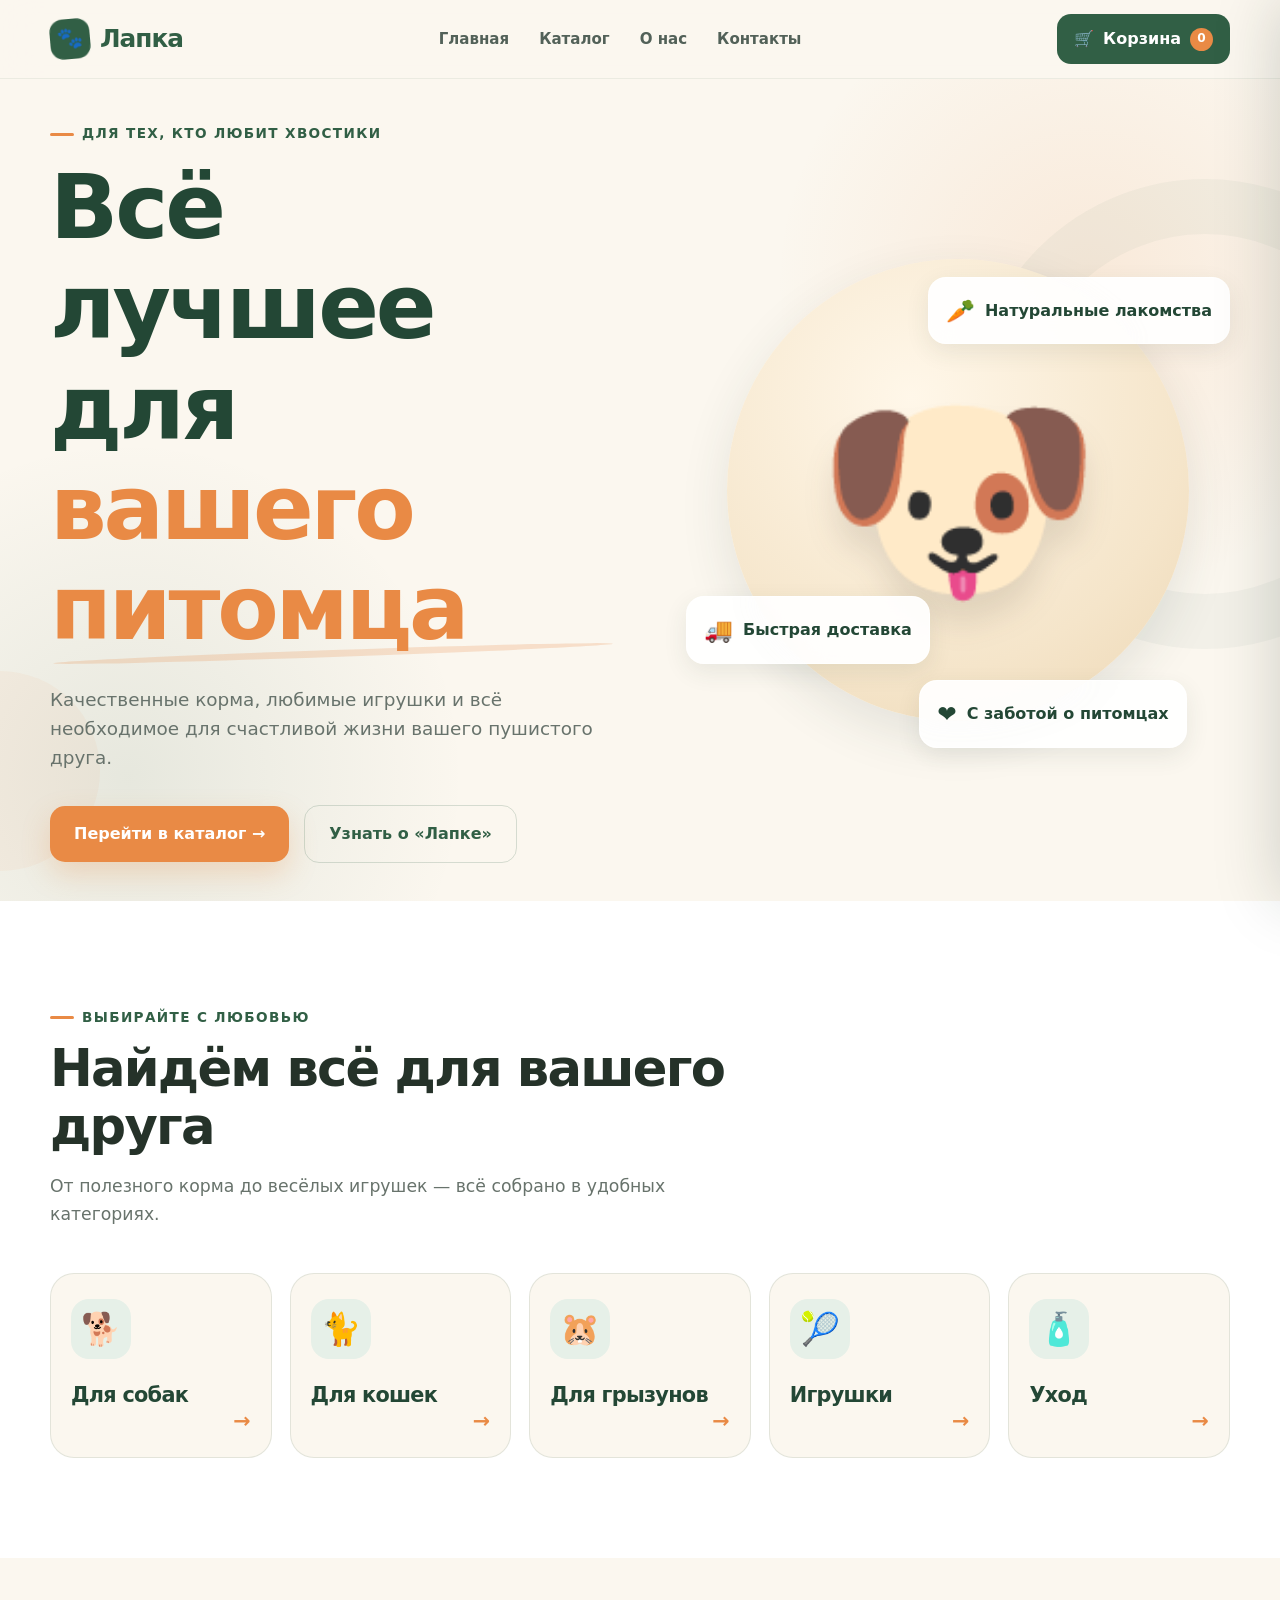
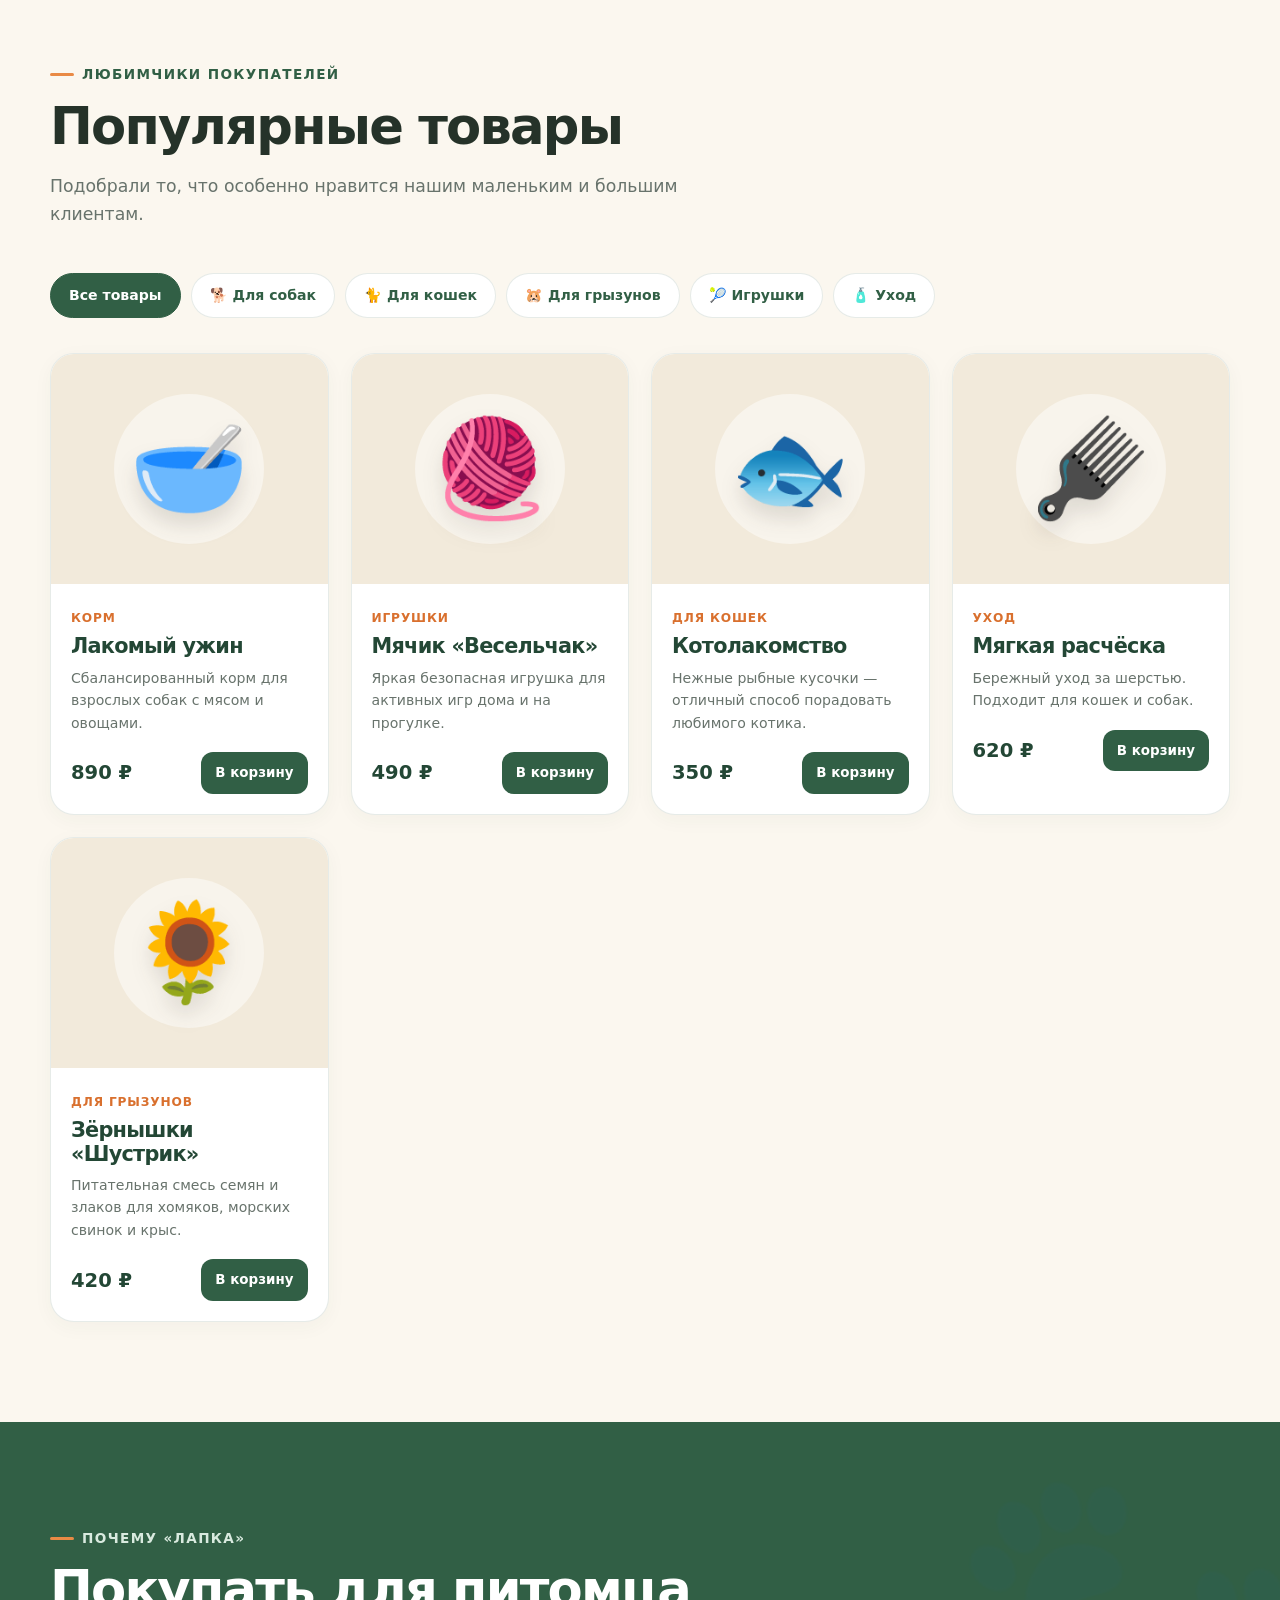
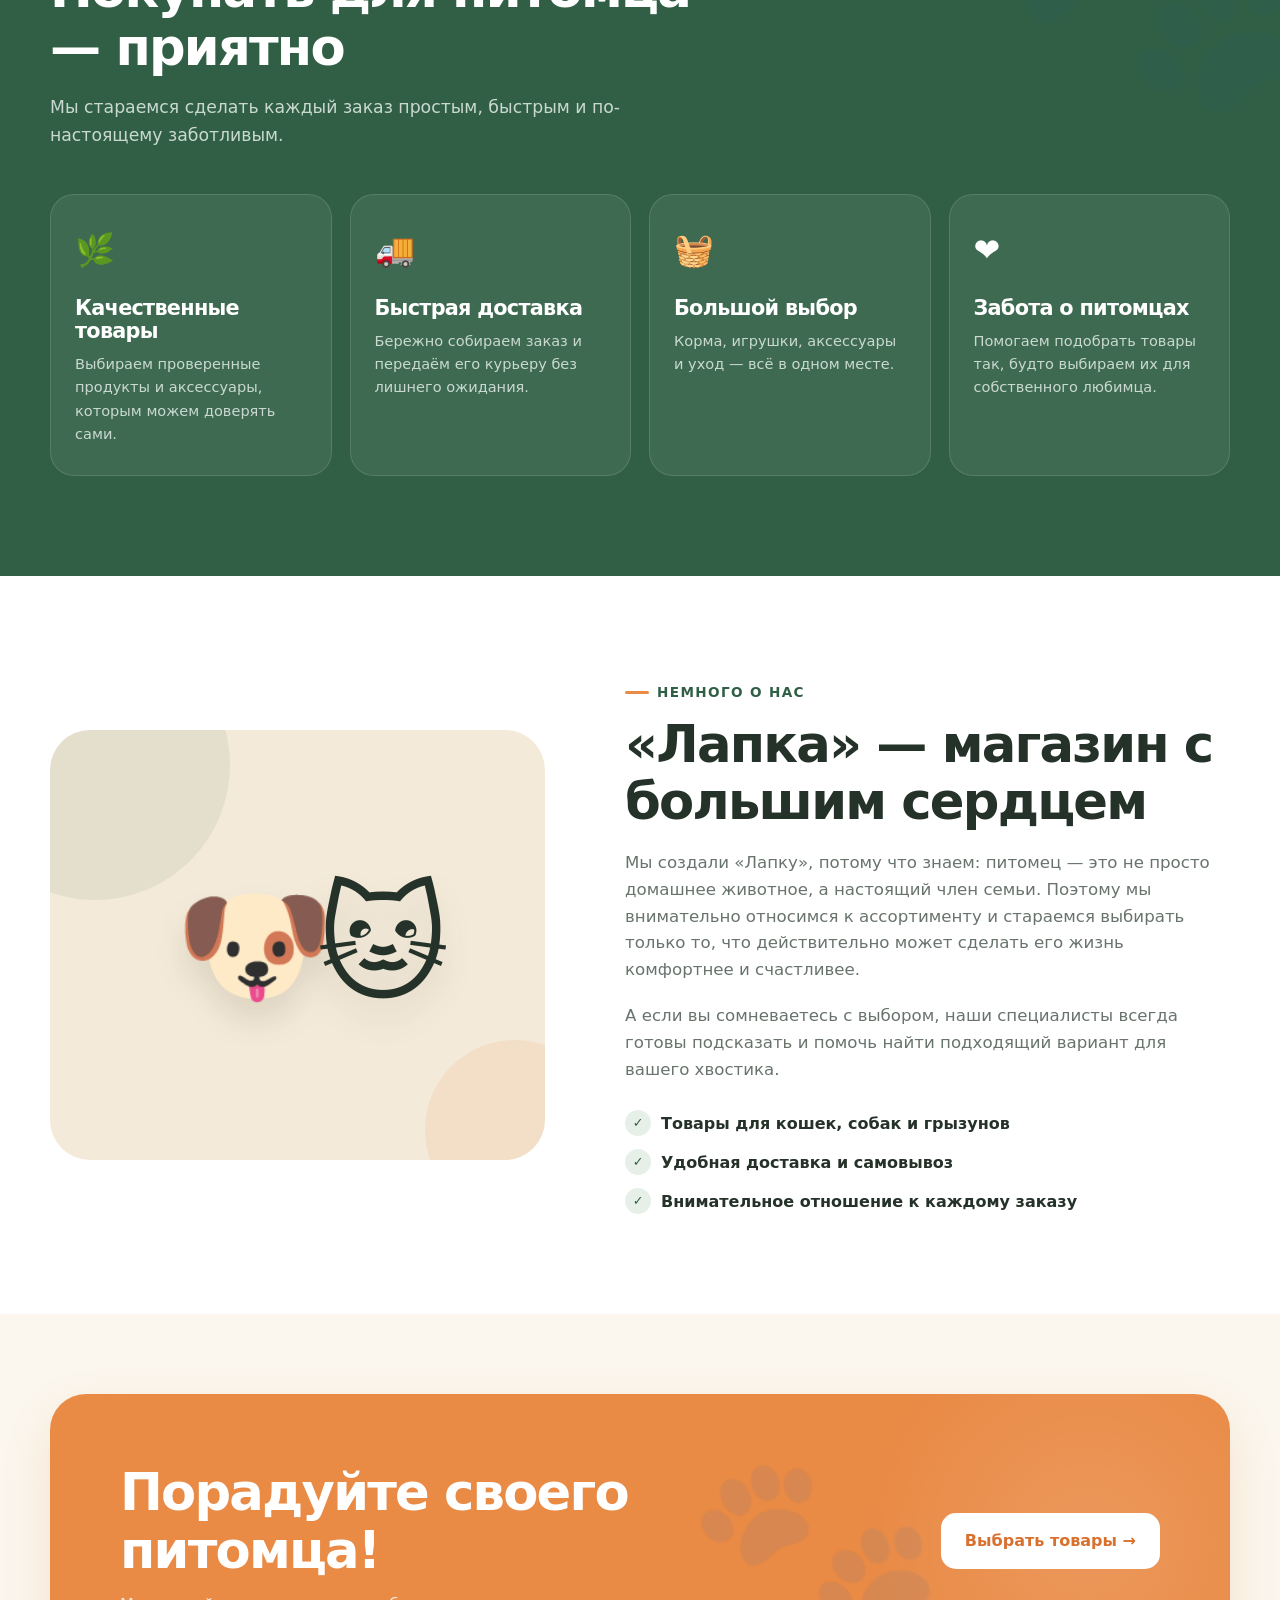
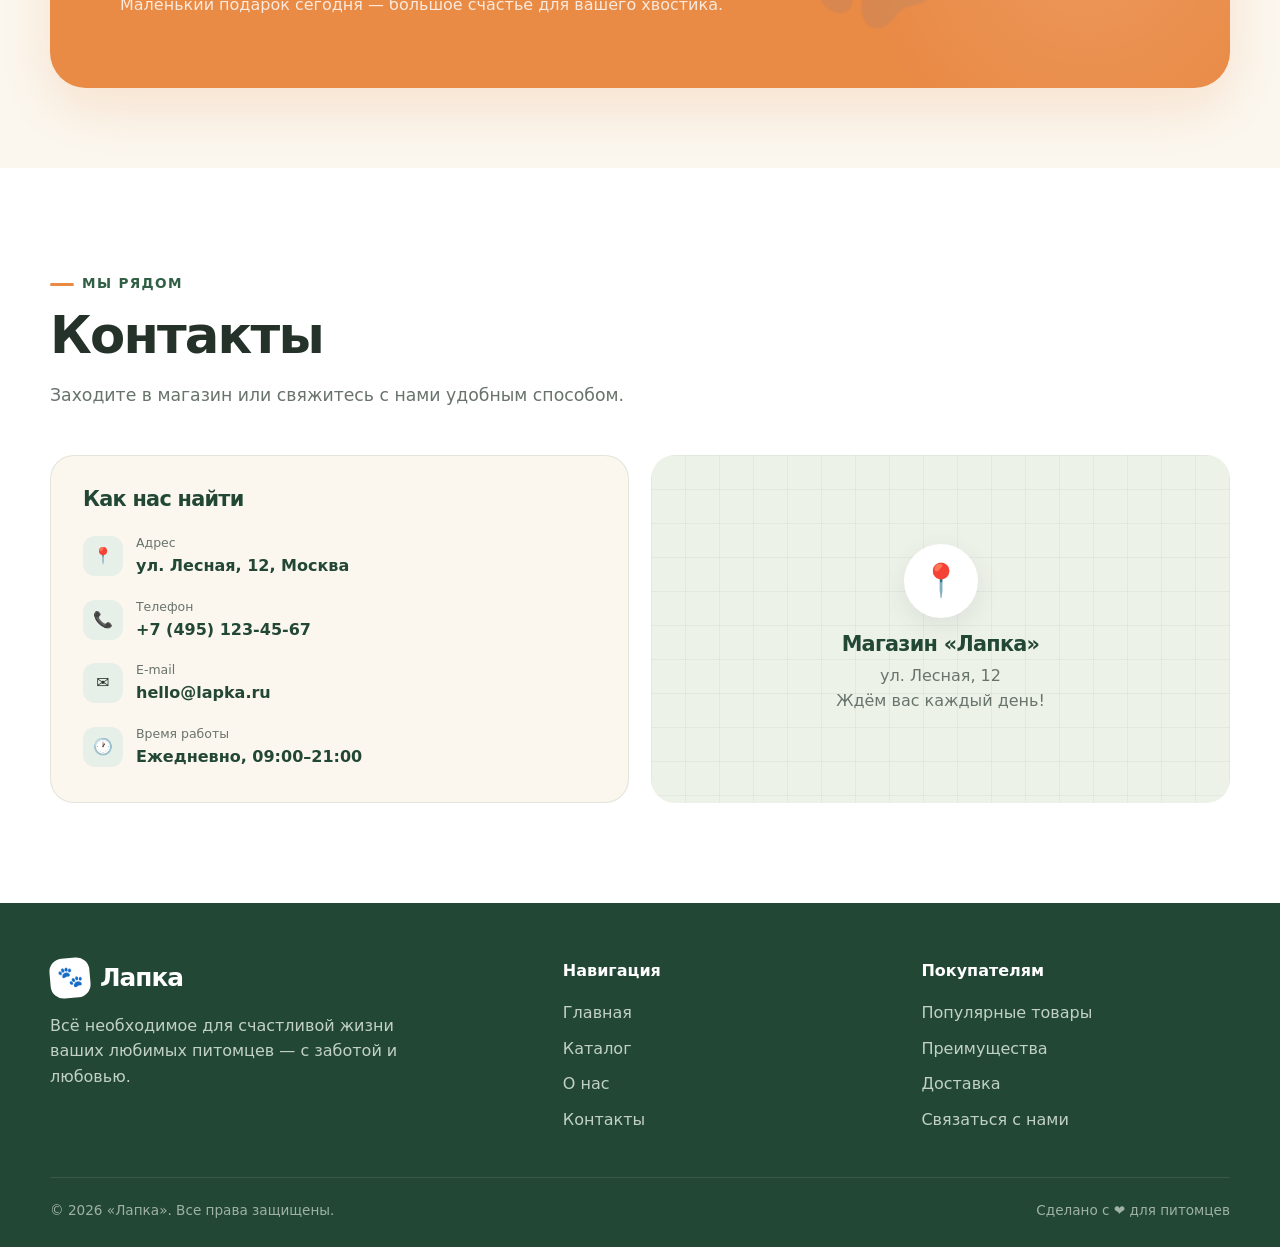
==== index.html @ 5ea4247c "Добавлены файлы проекта" ====
<!DOCTYPE html>
<html lang="ru">
<head>
  <meta charset="UTF-8" />
  <meta name="viewport" content="width=device-width, initial-scale=1.0" />
  <meta
    name="description"
    content="Лапка — современный зоомагазин. Корма, игрушки, аксессуары и товары для ухода за питомцами."
  />
  <title>Лапка — всё лучшее для вашего питомца</title>

  <style>
    :root {
      --green: #315f45;
      --green-dark: #234735;
      --green-light: #e6f0e8;
      --cream: #fbf7ef;
      --beige: #f3ead9;
      --orange: #e98a45;
      --orange-dark: #d9702e;
      --brown: #604d3d;
      --text: #253229;
      --muted: #68736c;
      --white: #ffffff;
      --border: rgba(49, 95, 69, 0.12);
      --shadow: 0 18px 50px rgba(45, 66, 53, 0.11);
      --shadow-small: 0 8px 25px rgba(45, 66, 53, 0.09);
      --radius: 24px;
      --radius-small: 16px;
      --container: 1180px;
    }

    * {
      box-sizing: border-box;
      margin: 0;
      padding: 0;
    }

    html {
      scroll-behavior: smooth;
      scroll-padding-top: 90px;
    }

    body {
      font-family:
        Inter, ui-sans-serif, system-ui, -apple-system, BlinkMacSystemFont,
        "Segoe UI", sans-serif;
      color: var(--text);
      background: var(--cream);
      line-height: 1.6;
      overflow-x: hidden;
    }

    button,
    a {
      font: inherit;
    }

    button {
      cursor: pointer;
    }

    a {
      color: inherit;
      text-decoration: none;
    }

    img {
      max-width: 100%;
      display: block;
    }

    .container {
      width: min(calc(100% - 40px), var(--container));
      margin: 0 auto;
    }

    .section {
      padding: 100px 0;
    }

    .section-heading {
      max-width: 680px;
      margin-bottom: 45px;
    }

    .eyebrow {
      display: inline-flex;
      align-items: center;
      gap: 8px;
      color: var(--green);
      font-size: 0.85rem;
      font-weight: 800;
      letter-spacing: 0.1em;
      text-transform: uppercase;
      margin-bottom: 12px;
    }

    .eyebrow::before {
      content: "";
      width: 24px;
      height: 3px;
      border-radius: 10px;
      background: var(--orange);
    }

    h1,
    h2,
    h3 {
      line-height: 1.12;
      letter-spacing: -0.035em;
    }

    h1 {
      font-size: clamp(3rem, 7vw, 5.9rem);
      font-weight: 850;
    }

    h2 {
      font-size: clamp(2.2rem, 4vw, 3.6rem);
    }

    h3 {
      font-size: 1.3rem;
    }

    .section-heading p {
      color: var(--muted);
      margin-top: 18px;
      font-size: 1.08rem;
    }

    /* ---------------- HEADER ---------------- */

    header {
      position: sticky;
      top: 0;
      z-index: 1000;
      background: rgba(251, 247, 239, 0.9);
      backdrop-filter: blur(18px);
      border-bottom: 1px solid rgba(49, 95, 69, 0.08);
    }

    .navbar {
      min-height: 78px;
      display: flex;
      align-items: center;
      justify-content: space-between;
      gap: 30px;
    }

    .logo {
      display: inline-flex;
      align-items: center;
      gap: 10px;
      color: var(--green);
      font-weight: 900;
      font-size: 1.55rem;
      letter-spacing: -0.04em;
    }

    .logo-icon {
      width: 40px;
      height: 40px;
      display: grid;
      place-items: center;
      background: var(--green);
      color: white;
      border-radius: 13px;
      transform: rotate(-5deg);
      font-size: 1.3rem;
    }

    nav ul {
      display: flex;
      align-items: center;
      gap: 30px;
      list-style: none;
    }

    nav a {
      color: #526158;
      font-size: 0.94rem;
      font-weight: 700;
      transition: color 0.25s ease;
    }

    nav a:hover {
      color: var(--green);
    }

    .cart-button {
      border: 0;
      background: var(--green);
      color: var(--white);
      padding: 12px 17px;
      border-radius: 14px;
      display: inline-flex;
      align-items: center;
      gap: 9px;
      font-weight: 800;
      transition:
        transform 0.25s ease,
        background 0.25s ease;
    }

    .cart-button:hover {
      background: var(--green-dark);
      transform: translateY(-2px);
    }

    .cart-count {
      min-width: 23px;
      height: 23px;
      padding: 0 6px;
      display: grid;
      place-items: center;
      background: var(--orange);
      border-radius: 50px;
      font-size: 0.76rem;
    }

    .menu-toggle {
      display: none;
      width: 44px;
      height: 44px;
      border: 0;
      border-radius: 12px;
      background: var(--green-light);
      color: var(--green);
      font-size: 1.4rem;
    }

    /* ---------------- HERO ---------------- */

    .hero {
      min-height: calc(100vh - 78px);
      display: flex;
      align-items: center;
      position: relative;
      overflow: hidden;
      background:
        radial-gradient(circle at 85% 25%, rgba(233, 138, 69, 0.13), transparent 25%),
        radial-gradient(circle at 10% 85%, rgba(49, 95, 69, 0.1), transparent 25%),
        var(--cream);
    }

    .hero::before,
    .hero::after {
      content: "";
      position: absolute;
      border-radius: 50%;
      pointer-events: none;
    }

    .hero::before {
      width: 360px;
      height: 360px;
      right: -160px;
      top: 100px;
      border: 55px solid rgba(49, 95, 69, 0.045);
    }

    .hero::after {
      width: 200px;
      height: 200px;
      left: -100px;
      bottom: 30px;
      background: rgba(233, 138, 69, 0.06);
    }

    .hero-grid {
      display: grid;
      grid-template-columns: 1.02fr 0.98fr;
      gap: 70px;
      align-items: center;
      position: relative;
      z-index: 1;
    }

    .hero-copy {
      animation: fadeUp 0.8s ease both;
    }

    .hero-copy h1 {
      max-width: 730px;
      color: var(--green-dark);
    }

    .hero-copy h1 span {
      color: var(--orange);
      position: relative;
      display: inline-block;
    }

    .hero-copy h1 span::after {
      content: "";
      position: absolute;
      left: 3px;
      right: 3px;
      bottom: 2px;
      height: 7px;
      border-radius: 50%;
      background: rgba(233, 138, 69, 0.22);
      transform: rotate(-2deg);
      z-index: -1;
    }

    .hero-copy p {
      max-width: 600px;
      margin: 26px 0 32px;
      color: var(--muted);
      font-size: 1.15rem;
    }

    .hero-actions {
      display: flex;
      align-items: center;
      gap: 15px;
      flex-wrap: wrap;
    }

    .btn {
      border: 0;
      border-radius: 15px;
      padding: 15px 24px;
      font-weight: 800;
      display: inline-flex;
      align-items: center;
      justify-content: center;
      gap: 9px;
      transition:
        transform 0.25s ease,
        box-shadow 0.25s ease,
        background 0.25s ease;
    }

    .btn-primary {
      color: white;
      background: var(--orange);
      box-shadow: 0 12px 28px rgba(233, 138, 69, 0.25);
    }

    .btn-primary:hover {
      background: var(--orange-dark);
      transform: translateY(-3px);
      box-shadow: 0 16px 35px rgba(233, 138, 69, 0.3);
    }

    .btn-secondary {
      color: var(--green);
      background: transparent;
      border: 1px solid rgba(49, 95, 69, 0.18);
    }

    .btn-secondary:hover {
      background: var(--green-light);
      transform: translateY(-3px);
    }

    .hero-visual {
      position: relative;
      min-height: 560px;
      display: grid;
      place-items: center;
      animation: fadeIn 1s 0.15s ease both;
    }

    .hero-circle {
      width: min(480px, 85%);
      aspect-ratio: 1;
      border-radius: 50%;
      background:
        radial-gradient(circle at 40% 30%, #fff7e9 0%, #f5e5ca 65%, #ecd6b3 100%);
      position: relative;
      box-shadow: var(--shadow);
    }

    .pet {
      position: absolute;
      inset: 8% 12% 5%;
      display: flex;
      align-items: center;
      justify-content: center;
      font-size: clamp(10rem, 18vw, 16rem);
      filter: drop-shadow(0 25px 15px rgba(62, 48, 35, 0.12));
      animation: float 5s ease-in-out infinite;
    }

    .floating-card {
      position: absolute;
      background: rgba(255, 255, 255, 0.93);
      border: 1px solid rgba(255, 255, 255, 0.8);
      box-shadow: var(--shadow-small);
      backdrop-filter: blur(12px);
      border-radius: 18px;
      padding: 14px 17px;
      display: flex;
      align-items: center;
      gap: 10px;
      font-weight: 800;
      color: var(--green-dark);
      animation: floatSmall 4s ease-in-out infinite;
    }

    .floating-card span {
      font-size: 1.45rem;
    }

    .floating-card.one {
      top: 12%;
      right: 0;
    }

    .floating-card.two {
      left: 0;
      bottom: 19%;
      animation-delay: 0.8s;
    }

    .floating-card.three {
      right: 8%;
      bottom: 4%;
      animation-delay: 1.5s;
    }

    /* ---------------- CATEGORIES ---------------- */

    .categories {
      background: var(--white);
    }

    .category-grid {
      display: grid;
      grid-template-columns: repeat(5, 1fr);
      gap: 18px;
    }

    .category-card {
      position: relative;
      min-height: 185px;
      overflow: hidden;
      padding: 25px 20px;
      border-radius: var(--radius);
      background: var(--cream);
      border: 1px solid var(--border);
      transition:
        transform 0.3s ease,
        box-shadow 0.3s ease;
    }

    .category-card:hover {
      transform: translateY(-7px);
      box-shadow: var(--shadow-small);
    }

    .category-icon {
      width: 60px;
      height: 60px;
      display: grid;
      place-items: center;
      background: var(--green-light);
      border-radius: 18px;
      font-size: 2rem;
      margin-bottom: 25px;
    }

    .category-card h3 {
      color: var(--green-dark);
    }

    .category-card::after {
      content: "→";
      position: absolute;
      right: 20px;
      bottom: 19px;
      color: var(--orange);
      font-size: 1.3rem;
      font-weight: 900;
    }

    /* ---------------- PRODUCTS ---------------- */

    .products {
      background: var(--cream);
    }

    .product-grid {
      display: grid;
      grid-template-columns: repeat(4, 1fr);
      gap: 22px;
    }

    .product-card {
      overflow: hidden;
      border-radius: var(--radius);
      background: var(--white);
      border: 1px solid var(--border);
      box-shadow: 0 5px 20px rgba(45, 66, 53, 0.04);
      transition:
        transform 0.3s ease,
        box-shadow 0.3s ease;
    }

    .product-card:hover {
      transform: translateY(-7px);
      box-shadow: var(--shadow);
    }

    .product-image {
      min-height: 230px;
      background: #f2eadb;
      display: grid;
      place-items: center;
      position: relative;
      overflow: hidden;
    }

    .product-image::after {
      content: "";
      position: absolute;
      width: 150px;
      height: 150px;
      border-radius: 50%;
      background: rgba(255, 255, 255, 0.45);
    }

    .product-emoji {
      position: relative;
      z-index: 2;
      font-size: 6rem;
      filter: drop-shadow(0 12px 10px rgba(50, 40, 30, 0.13));
      transition: transform 0.35s ease;
    }

    .product-card:hover .product-emoji {
      transform: scale(1.08) rotate(-3deg);
    }

    .product-body {
      padding: 20px;
    }

    .product-category {
      color: var(--orange-dark);
      font-size: 0.76rem;
      font-weight: 800;
      text-transform: uppercase;
      letter-spacing: 0.07em;
    }

    .product-body h3 {
      margin: 6px 0 8px;
      color: var(--green-dark);
    }

    .product-body p {
      color: var(--muted);
      font-size: 0.88rem;
      min-height: 45px;
    }

    .product-footer {
      display: flex;
      align-items: center;
      justify-content: space-between;
      gap: 10px;
      margin-top: 18px;
    }

    .price {
      color: var(--green-dark);
      font-size: 1.22rem;
      font-weight: 900;
      white-space: nowrap;
    }

    .add-to-cart {
      border: 0;
      color: white;
      background: var(--green);
      border-radius: 12px;
      padding: 10px 14px;
      font-size: 0.84rem;
      font-weight: 800;
      transition:
        background 0.2s ease,
        transform 0.2s ease;
    }

    .add-to-cart:hover {
      background: var(--green-dark);
      transform: translateY(-2px);
    }

    .add-to-cart.added {
      background: var(--orange);
    }

    /* ---------------- BENEFITS ---------------- */

    .benefits {
      background: var(--green);
      color: white;
      position: relative;
      overflow: hidden;
    }

    .benefits::before {
      content: "🐾";
      position: absolute;
      font-size: 17rem;
      opacity: 0.04;
      right: -20px;
      top: -50px;
      transform: rotate(-15deg);
    }

    .benefits .eyebrow {
      color: #d9eadf;
    }

    .benefits h2 {
      color: white;
    }

    .benefits .section-heading p {
      color: #c9d9cf;
    }

    .benefits-grid {
      display: grid;
      grid-template-columns: repeat(4, 1fr);
      gap: 18px;
      position: relative;
      z-index: 1;
    }

    .benefit {
      padding: 30px 24px;
      border: 1px solid rgba(255, 255, 255, 0.12);
      background: rgba(255, 255, 255, 0.07);
      border-radius: var(--radius);
      transition:
        background 0.25s ease,
        transform 0.25s ease;
    }

    .benefit:hover {
      background: rgba(255, 255, 255, 0.11);
      transform: translateY(-5px);
    }

    .benefit-icon {
      font-size: 2rem;
      margin-bottom: 20px;
    }

    .benefit h3 {
      margin-bottom: 9px;
    }

    .benefit p {
      color: #c9d9cf;
      font-size: 0.91rem;
    }

    /* ---------------- ABOUT ---------------- */

    .about {
      background: var(--white);
    }

    .about-grid {
      display: grid;
      grid-template-columns: 0.9fr 1.1fr;
      gap: 80px;
      align-items: center;
    }

    .about-visual {
      min-height: 430px;
      background: var(--beige);
      border-radius: 40px;
      position: relative;
      overflow: hidden;
      display: grid;
      place-items: center;
    }

    .about-visual::before,
    .about-visual::after {
      content: "";
      position: absolute;
      border-radius: 50%;
      background: rgba(49, 95, 69, 0.08);
    }

    .about-visual::before {
      width: 270px;
      height: 270px;
      top: -100px;
      left: -90px;
    }

    .about-visual::after {
      width: 180px;
      height: 180px;
      right: -60px;
      bottom: -60px;
      background: rgba(233, 138, 69, 0.12);
    }

    .about-pets {
      position: relative;
      z-index: 2;
      font-size: 8rem;
      letter-spacing: -30px;
      filter: drop-shadow(0 20px 15px rgba(70, 55, 35, 0.12));
    }

    .about-copy p {
      color: var(--muted);
      font-size: 1.04rem;
      margin-top: 20px;
    }

    .about-list {
      display: grid;
      gap: 13px;
      margin-top: 27px;
      list-style: none;
    }

    .about-list li {
      display: flex;
      gap: 10px;
      align-items: center;
      font-weight: 700;
    }

    .about-list span {
      width: 26px;
      height: 26px;
      display: grid;
      place-items: center;
      border-radius: 50%;
      color: var(--green);
      background: var(--green-light);
      font-size: 0.8rem;
      flex: 0 0 auto;
    }

    /* ---------------- CTA ---------------- */

    .cta {
      padding: 80px 0;
      background: var(--cream);
    }

    .cta-box {
      border-radius: 36px;
      padding: 70px;
      position: relative;
      overflow: hidden;
      background:
        radial-gradient(circle at 88% 50%, rgba(255,255,255,0.12), transparent 22%),
        var(--orange);
      color: white;
      display: flex;
      justify-content: space-between;
      align-items: center;
      gap: 40px;
      box-shadow: 0 20px 55px rgba(233, 138, 69, 0.2);
    }

    .cta-box::after {
      content: "🐾";
      position: absolute;
      font-size: 12rem;
      right: 25%;
      opacity: 0.08;
      transform: rotate(-15deg);
    }

    .cta-box h2 {
      max-width: 650px;
      position: relative;
      z-index: 1;
    }

    .cta-box p {
      margin-top: 13px;
      color: rgba(255, 255, 255, 0.82);
      position: relative;
      z-index: 1;
    }

    .cta-box .btn {
      flex: 0 0 auto;
      position: relative;
      z-index: 2;
      background: white;
      color: var(--orange-dark);
    }

    .cta-box .btn:hover {
      background: #fff8ef;
    }

    /* ---------------- CONTACTS ---------------- */

    .contacts {
      background: var(--white);
    }

    .contacts-grid {
      display: grid;
      grid-template-columns: 1fr 1fr;
      gap: 22px;
    }

    .contact-card {
      padding: 32px;
      border-radius: var(--radius);
      background: var(--cream);
      border: 1px solid var(--border);
    }

    .contact-card h3 {
      margin-bottom: 22px;
      color: var(--green-dark);
    }

    .contact-list {
      display: grid;
      gap: 18px;
      list-style: none;
    }

    .contact-list li {
      display: grid;
      grid-template-columns: 40px 1fr;
      align-items: center;
      gap: 13px;
    }

    .contact-icon {
      width: 40px;
      height: 40px;
      display: grid;
      place-items: center;
      border-radius: 12px;
      background: var(--green-light);
    }

    .contact-label {
      color: var(--muted);
      font-size: 0.78rem;
      display: block;
    }

    .contact-value {
      font-weight: 750;
      color: var(--green-dark);
    }

    .map-placeholder {
      min-height: 100%;
      border-radius: var(--radius);
      padding: 30px;
      background:
        linear-gradient(rgba(49,95,69,0.06) 1px, transparent 1px),
        linear-gradient(90deg, rgba(49,95,69,0.06) 1px, transparent 1px),
        #edf2e9;
      background-size: 34px 34px;
      display: grid;
      place-items: center;
      text-align: center;
    }

    .map-pin {
      width: 74px;
      height: 74px;
      border-radius: 50%;
      display: grid;
      place-items: center;
      background: white;
      box-shadow: var(--shadow-small);
      font-size: 2rem;
      margin: 0 auto 15px;
    }

    .map-placeholder h3 {
      color: var(--green-dark);
    }

    .map-placeholder p {
      color: var(--muted);
      margin-top: 7px;
    }

    /* ---------------- FOOTER ---------------- */

    footer {
      padding: 55px 0 25px;
      background: var(--green-dark);
      color: white;
    }

    .footer-grid {
      display: grid;
      grid-template-columns: 1.5fr 1fr 1fr;
      gap: 50px;
      padding-bottom: 45px;
    }

    footer .logo {
      color: white;
      margin-bottom: 15px;
    }

    footer .logo-icon {
      background: white;
      color: var(--green);
    }

    .footer-about {
      color: #c2d1c7;
      max-width: 390px;
    }

    .footer-title {
      font-weight: 800;
      margin-bottom: 17px;
    }

    .footer-links {
      display: grid;
      gap: 10px;
      list-style: none;
    }

    .footer-links a {
      color: #c2d1c7;
      transition: color 0.2s ease;
    }

    .footer-links a:hover {
      color: white;
    }

    .footer-bottom {
      border-top: 1px solid rgba(255,255,255,0.1);
      padding-top: 22px;
      display: flex;
      justify-content: space-between;
      gap: 20px;
      color: #9eb1a4;
      font-size: 0.85rem;
    }

    /* ---------------- CART ---------------- */

    .cart-toast {
      position: fixed;
      right: 25px;
      bottom: 25px;
      z-index: 2000;
      max-width: 340px;
      padding: 16px 20px;
      border-radius: 16px;
      background: var(--green-dark);
      color: white;
      box-shadow: 0 15px 45px rgba(20, 40, 28, 0.25);
      display: flex;
      align-items: center;
      gap: 12px;
      transform: translateY(140px);
      opacity: 0;
      pointer-events: none;
      transition:
        transform 0.35s ease,
        opacity 0.35s ease;
    }

    .cart-toast.show {
      transform: translateY(0);
      opacity: 1;
    }

    .toast-icon {
      width: 35px;
      height: 35px;
      border-radius: 10px;
      background: var(--orange);
      display: grid;
      place-items: center;
      flex: 0 0 auto;
    }

    /* ---------------- CART DRAWER ---------------- */

    body.cart-open {
      overflow: hidden;
    }

    .cart-overlay {
      position: fixed;
      inset: 0;
      z-index: 1500;
      background: rgba(24, 38, 30, 0.45);
      backdrop-filter: blur(3px);
      opacity: 0;
      pointer-events: none;
      transition: opacity 0.3s ease;
    }

    .cart-overlay.show {
      opacity: 1;
      pointer-events: auto;
    }

    .cart-drawer {
      position: fixed;
      top: 0;
      right: 0;
      z-index: 1600;
      width: min(430px, 100%);
      height: 100dvh;
      background: var(--cream);
      box-shadow: -25px 0 60px rgba(20, 40, 28, 0.18);
      display: flex;
      flex-direction: column;
      transform: translateX(105%);
      transition: transform 0.35s cubic-bezier(0.22, 1, 0.36, 1);
    }

    .cart-drawer.open {
      transform: translateX(0);
    }

    .cart-header {
      display: flex;
      align-items: center;
      justify-content: space-between;
      padding: 22px 24px;
      border-bottom: 1px solid var(--border);
      background: var(--white);
      border-radius: 0 0 24px 24px;
    }

    .cart-header h3 {
      color: var(--green-dark);
      font-size: 1.4rem;
    }

    .cart-close {
      width: 40px;
      height: 40px;
      border: 0;
      border-radius: 12px;
      background: var(--green-light);
      color: var(--green);
      font-size: 1.05rem;
      display: grid;
      place-items: center;
      transition: background 0.2s ease;
    }

    .cart-close:hover {
      background: var(--beige);
    }

    .cart-items {
      flex: 1;
      overflow-y: auto;
      padding: 14px 24px;
      display: grid;
      align-content: start;
      gap: 12px;
    }

    .cart-item {
      display: flex;
      align-items: center;
      gap: 14px;
      padding: 13px 14px;
      border-radius: 18px;
      background: var(--white);
      border: 1px solid var(--border);
    }

    .cart-item-emoji {
      width: 54px;
      height: 54px;
      flex: 0 0 auto;
      display: grid;
      place-items: center;
      font-size: 1.7rem;
      background: var(--green-light);
      border-radius: 14px;
    }

    .cart-item-info {
      flex: 1;
      min-width: 0;
    }

    .cart-item-name {
      font-weight: 800;
      color: var(--green-dark);
      font-size: 0.93rem;
      line-height: 1.3;
    }

    .cart-item-price {
      color: var(--muted);
      font-size: 0.78rem;
      margin: 2px 0 9px;
    }

    .qty-control {
      display: inline-flex;
      align-items: center;
      gap: 2px;
      padding: 3px;
      border-radius: 10px;
      background: var(--cream);
    }

    .qty-btn {
      width: 26px;
      height: 26px;
      border: 0;
      border-radius: 8px;
      background: var(--green-light);
      color: var(--green);
      font-size: 1.05rem;
      font-weight: 800;
      display: grid;
      place-items: center;
      transition:
        background 0.2s ease,
        color 0.2s ease;
    }

    .qty-btn:hover {
      background: var(--green);
      color: white;
    }

    .qty-value {
      min-width: 30px;
      text-align: center;
      font-weight: 800;
      font-size: 0.9rem;
      color: var(--green-dark);
    }

    .cart-item-right {
      display: grid;
      justify-items: end;
      gap: 8px;
    }

    .cart-item-total {
      color: var(--green-dark);
      white-space: nowrap;
      font-size: 0.95rem;
    }

    .cart-item-remove {
      width: 28px;
      height: 28px;
      border: 0;
      border-radius: 8px;
      background: transparent;
      color: #b3a58e;
      font-size: 0.9rem;
      display: grid;
      place-items: center;
      transition:
        color 0.2s ease,
        background 0.2s ease;
    }

    .cart-item-remove:hover {
      color: #c0392b;
      background: #fdecec;
    }

    .cart-empty {
      flex: 1;
      display: grid;
      place-content: center;
      justify-items: center;
      text-align: center;
      gap: 7px;
      padding: 30px;
    }

    .cart-empty span {
      font-size: 3rem;
    }

    .cart-empty p {
      font-weight: 800;
      color: var(--green-dark);
      font-size: 1.1rem;
    }

    .cart-empty small {
      color: var(--muted);
      max-width: 250px;
    }

    .cart-empty-link {
      margin-top: 15px;
      padding: 12px 20px;
      font-size: 0.92rem;
    }

    .cart-footer {
      padding: 20px 24px 24px;
      border-top: 1px solid var(--border);
      background: var(--white);
    }

    .cart-total {
      display: flex;
      align-items: center;
      justify-content: space-between;
      margin-bottom: 14px;
    }

    .cart-total span {
      color: var(--muted);
      font-weight: 700;
    }

    .cart-total strong {
      color: var(--green-dark);
      font-size: 1.5rem;
    }

    .cart-clear {
      width: 100%;
      border: 0;
      border-radius: 14px;
      padding: 14px;
      background: var(--green-light);
      color: var(--green);
      font-weight: 800;
      transition: background 0.2s ease;
    }

    .cart-clear:hover {
      background: var(--beige);
    }

    /* ---------------- CATALOG FILTER ---------------- */

    .filter-bar {
      display: flex;
      flex-wrap: wrap;
      gap: 10px;
      margin-bottom: 35px;
    }

    .filter-chip {
      border: 1px solid var(--border);
      background: var(--white);
      color: var(--green);
      font-size: 0.88rem;
      font-weight: 750;
      padding: 10px 18px;
      border-radius: 50px;
      transition:
        background 0.2s ease,
        color 0.2s ease,
        border-color 0.2s ease,
        transform 0.2s ease;
    }

    .filter-chip:hover {
      border-color: rgba(49, 95, 69, 0.32);
      transform: translateY(-2px);
    }

    .filter-chip.active {
      background: var(--green);
      border-color: var(--green);
      color: white;
    }

    .filter-empty {
      text-align: center;
      color: var(--muted);
      font-weight: 600;
      padding: 10px 0 35px;
    }

    .category-card.active {
      background: var(--green-light);
      border-color: rgba(49, 95, 69, 0.4);
    }

    .category-card.active::after {
      content: "✓";
    }

    /* ---------------- ANIMATIONS ---------------- */

    @keyframes fadeUp {
      from {
        opacity: 0;
        transform: translateY(25px);
      }
      to {
        opacity: 1;
        transform: translateY(0);
      }
    }

    @keyframes fadeIn {
      from {
        opacity: 0;
      }
      to {
        opacity: 1;
      }
    }

    @keyframes float {
      0%, 100% {
        transform: translateY(0) rotate(-2deg);
      }
      50% {
        transform: translateY(-14px) rotate(2deg);
      }
    }

    @keyframes floatSmall {
      0%, 100% {
        transform: translateY(0);
      }
      50% {
        transform: translateY(-7px);
      }
    }

    @keyframes pop {
      0% {
        transform: scale(1);
      }
      50% {
        transform: scale(1.22);
      }
      100% {
        transform: scale(1);
      }
    }

    .cart-count.pop {
      animation: pop 0.35s ease;
    }

    /* ---------------- RESPONSIVE ---------------- */

    @media (max-width: 1000px) {
      .hero-grid {
        gap: 35px;
      }

      .hero-visual {
        min-height: 460px;
      }

      .category-grid {
        grid-template-columns: repeat(3, 1fr);
      }

      .product-grid {
        grid-template-columns: repeat(2, 1fr);
      }

      .benefits-grid {
        grid-template-columns: repeat(2, 1fr);
      }

      .about-grid {
        gap: 45px;
      }

      .cta-box {
        padding: 55px;
      }
    }

    @media (max-width: 780px) {
      .container {
        width: min(calc(100% - 30px), var(--container));
      }

      .section {
        padding: 75px 0;
      }

      .menu-toggle {
        display: grid;
        place-items: center;
      }

      nav {
        position: absolute;
        left: 15px;
        right: 15px;
        top: calc(100% + 8px);
        padding: 10px;
        border-radius: 18px;
        background: rgba(255,255,255,0.97);
        box-shadow: var(--shadow);
        border: 1px solid var(--border);
        opacity: 0;
        transform: translateY(-10px);
        pointer-events: none;
        transition: all 0.25s ease;
      }

      nav.open {
        opacity: 1;
        transform: translateY(0);
        pointer-events: auto;
      }

      nav ul {
        flex-direction: column;
        align-items: stretch;
        gap: 3px;
      }

      nav a {
        display: block;
        padding: 13px 15px;
        border-radius: 12px;
      }

      nav a:hover {
        background: var(--green-light);
      }

      .navbar > .cart-button {
        margin-left: auto;
      }

      .hero {
        min-height: auto;
        padding: 70px 0 50px;
      }

      .hero-grid {
        grid-template-columns: 1fr;
        text-align: center;
      }

      .hero-copy p {
        margin-left: auto;
        margin-right: auto;
      }

      .hero-actions {
        justify-content: center;
      }

      .hero-visual {
        min-height: 400px;
      }

      .hero-circle {
        width: min(400px, 78vw);
      }

      .floating-card.one {
        right: 3%;
      }

      .floating-card.two {
        left: 2%;
      }

      .floating-card.three {
        right: 8%;
      }

      .about-grid,
      .contacts-grid {
        grid-template-columns: 1fr;
      }

      .about-visual {
        min-height: 330px;
      }

      .cta-box {
        flex-direction: column;
        align-items: flex-start;
        padding: 45px 30px;
      }

      .footer-grid {
        grid-template-columns: 1fr 1fr;
      }
    }

    @media (max-width: 560px) {
      .navbar {
        min-height: 70px;
      }

      .logo {
        font-size: 1.35rem;
      }

      .logo-icon {
        width: 36px;
        height: 36px;
      }

      .navbar > .cart-button {
        padding: 10px 12px;
      }

      .cart-label {
        display: none;
      }

      h1 {
        font-size: clamp(2.7rem, 13vw, 4rem);
      }

      h2 {
        font-size: 2.25rem;
      }

      .category-grid,
      .product-grid,
      .benefits-grid {
        grid-template-columns: 1fr;
      }

      .category-card {
        min-height: 150px;
      }

      .product-image {
        min-height: 210px;
      }

      .hero-visual {
        min-height: 340px;
      }

      .floating-card {
        font-size: 0.8rem;
        padding: 10px 12px;
      }

      .floating-card span {
        font-size: 1.15rem;
      }

      .floating-card.one {
        top: 8%;
      }

      .floating-card.two {
        bottom: 15%;
      }

      .floating-card.three {
        bottom: 1%;
      }

      .footer-grid {
        grid-template-columns: 1fr;
        gap: 30px;
      }

      .footer-bottom {
        flex-direction: column;
      }

      .cart-toast {
        left: 15px;
        right: 15px;
        bottom: 15px;
        max-width: none;
      }
    }

    @media (prefers-reduced-motion: reduce) {
      *,
      *::before,
      *::after {
        scroll-behavior: auto !important;
        animation-duration: 0.01ms !important;
        animation-iteration-count: 1 !important;
        transition-duration: 0.01ms !important;
      }
    }
  </style>
</head>

<body>

  <!-- ================= HEADER ================= -->

  <header>
    <div class="container navbar">
      <a href="#home" class="logo" aria-label="Лапка — на главную">
        <span class="logo-icon">🐾</span>
        Лапка
      </a>

      <nav id="mainNav" aria-label="Основная навигация">
        <ul>
          <li><a href="#home">Главная</a></li>
          <li><a href="#catalog">Каталог</a></li>
          <li><a href="#about">О нас</a></li>
          <li><a href="#contacts">Контакты</a></li>
        </ul>
      </nav>

      <button class="cart-button" id="cartButton" type="button" aria-label="Открыть корзину">
        <span>🛒</span>
        <span class="cart-label">Корзина</span>
        <span class="cart-count" id="cartCount" aria-live="polite">0</span>
      </button>

      <button
        class="menu-toggle"
        id="menuToggle"
        type="button"
        aria-label="Открыть меню"
        aria-expanded="false"
        aria-controls="mainNav"
      >
        ☰
      </button>
    </div>
  </header>

  <main>

    <!-- ================= HERO ================= -->

    <section class="hero" id="home">
      <div class="container hero-grid">

        <div class="hero-copy">
          <div class="eyebrow">Для тех, кто любит хвостики</div>

          <h1>
            Всё лучшее для
            <span>вашего питомца</span>
          </h1>

          <p>
            Качественные корма, любимые игрушки и всё необходимое
            для счастливой жизни вашего пушистого друга.
          </p>

          <div class="hero-actions">
            <a class="btn btn-primary" href="#catalog">
              Перейти в каталог →
            </a>

            <a class="btn btn-secondary" href="#about">
              Узнать о «Лапке»
            </a>
          </div>
        </div>

        <div class="hero-visual" aria-label="Иллюстрация домашнего питомца">
          <div class="hero-circle">
            <div class="pet" aria-hidden="true">🐶</div>
          </div>

          <div class="floating-card one">
            <span>🥕</span>
            Натуральные лакомства
          </div>

          <div class="floating-card two">
            <span>🚚</span>
            Быстрая доставка
          </div>

          <div class="floating-card three">
            <span>❤️</span>
            С заботой о питомцах
          </div>
        </div>

      </div>
    </section>

    <!-- ================= CATEGORIES ================= -->

    <section class="section categories" id="categories">
      <div class="container">

        <div class="section-heading">
          <div class="eyebrow">Выбирайте с любовью</div>
          <h2>Найдём всё для вашего друга</h2>
          <p>
            От полезного корма до весёлых игрушек — всё собрано
            в удобных категориях.
          </p>
        </div>

        <div class="category-grid">

          <a href="#catalog" class="category-card" data-filter="dogs">
            <div class="category-icon">🐕</div>
            <h3>Для собак</h3>
          </a>

          <a href="#catalog" class="category-card" data-filter="cats">
            <div class="category-icon">🐈</div>
            <h3>Для кошек</h3>
          </a>

          <a href="#catalog" class="category-card" data-filter="rodents">
            <div class="category-icon">🐹</div>
            <h3>Для грызунов</h3>
          </a>

          <a href="#catalog" class="category-card" data-filter="toys">
            <div class="category-icon">🎾</div>
            <h3>Игрушки</h3>
          </a>

          <a href="#catalog" class="category-card" data-filter="care">
            <div class="category-icon">🧴</div>
            <h3>Уход</h3>
          </a>

        </div>
      </div>
    </section>

    <!-- ================= PRODUCTS ================= -->

    <section class="section products" id="catalog">
      <div class="container">

        <div class="section-heading">
          <div class="eyebrow">Любимчики покупателей</div>
          <h2>Популярные товары</h2>
          <p>
            Подобрали то, что особенно нравится нашим маленьким
            и большим клиентам.
          </p>
        </div>

        <div class="filter-bar" role="group" aria-label="Фильтр каталога">
          <button class="filter-chip active" type="button" data-filter="all">
            Все товары
          </button>
          <button class="filter-chip" type="button" data-filter="dogs">
            🐕 Для собак
          </button>
          <button class="filter-chip" type="button" data-filter="cats">
            🐈 Для кошек
          </button>
          <button class="filter-chip" type="button" data-filter="rodents">
            🐹 Для грызунов
          </button>
          <button class="filter-chip" type="button" data-filter="toys">
            🎾 Игрушки
          </button>
          <button class="filter-chip" type="button" data-filter="care">
            🧴 Уход
          </button>
        </div>

        <p class="filter-empty" id="filterEmpty" style="display: none">
          В этой категории пока нет товаров — выберите другую.
        </p>

        <div class="product-grid">

          <article class="product-card" data-category="dogs">
            <div class="product-image">
              <div class="product-emoji" aria-hidden="true">🥣</div>
            </div>

            <div class="product-body">
              <span class="product-category">Корм</span>
              <h3>Лакомый ужин</h3>
              <p>
                Сбалансированный корм для взрослых собак
                с мясом и овощами.
              </p>

              <div class="product-footer">
                <span class="price">890 ₽</span>

                <button
                  class="add-to-cart"
                  type="button"
                  data-product="Лакомый ужин"
                >
                  В корзину
                </button>
              </div>
            </div>
          </article>

          <article class="product-card" data-category="toys">
            <div class="product-image">
              <div class="product-emoji" aria-hidden="true">🧶</div>
            </div>

            <div class="product-body">
              <span class="product-category">Игрушки</span>
              <h3>Мячик «Весельчак»</h3>
              <p>
                Яркая безопасная игрушка для активных
                игр дома и на прогулке.
              </p>

              <div class="product-footer">
                <span class="price">490 ₽</span>

                <button
                  class="add-to-cart"
                  type="button"
                  data-product="Мячик «Весельчак»"
                >
                  В корзину
                </button>
              </div>
            </div>
          </article>

          <article class="product-card" data-category="cats">
            <div class="product-image">
              <div class="product-emoji" aria-hidden="true">🐟</div>
            </div>

            <div class="product-body">
              <span class="product-category">Для кошек</span>
              <h3>Котолакомство</h3>
              <p>
                Нежные рыбные кусочки — отличный способ
                порадовать любимого котика.
              </p>

              <div class="product-footer">
                <span class="price">350 ₽</span>

                <button
                  class="add-to-cart"
                  type="button"
                  data-product="Котолакомство"
                >
                  В корзину
                </button>
              </div>
            </div>
          </article>

          <article class="product-card" data-category="care">
            <div class="product-image">
              <div class="product-emoji" aria-hidden="true">🪮</div>
            </div>

            <div class="product-body">
              <span class="product-category">Уход</span>
              <h3>Мягкая расчёска</h3>
              <p>
                Бережный уход за шерстью. Подходит для
                кошек и собак.
              </p>

              <div class="product-footer">
                <span class="price">620 ₽</span>

                <button
                  class="add-to-cart"
                  type="button"
                  data-product="Мягкая расчёска"
                >
                  В корзину
                </button>
              </div>
            </div>
          </article>

          <article class="product-card" data-category="rodents">
            <div class="product-image">
              <div class="product-emoji" aria-hidden="true">🌻</div>
            </div>

            <div class="product-body">
              <span class="product-category">Для грызунов</span>
              <h3>Зёрнышки «Шустрик»</h3>
              <p>
                Питательная смесь семян и злаков для хомяков,
                морских свинок и крыс.
              </p>

              <div class="product-footer">
                <span class="price">420 ₽</span>

                <button
                  class="add-to-cart"
                  type="button"
                  data-product="Зёрнышки «Шустрик»"
                >
                  В корзину
                </button>
              </div>
            </div>
          </article>

        </div>
      </div>
    </section>

    <!-- ================= BENEFITS ================= -->

    <section class="section benefits" id="benefits">
      <div class="container">

        <div class="section-heading">
          <div class="eyebrow">Почему «Лапка»</div>
          <h2>Покупать для питомца — приятно</h2>
          <p>
            Мы стараемся сделать каждый заказ простым,
            быстрым и по-настоящему заботливым.
          </p>
        </div>

        <div class="benefits-grid">

          <article class="benefit">
            <div class="benefit-icon">🌿</div>
            <h3>Качественные товары</h3>
            <p>
              Выбираем проверенные продукты и аксессуары,
              которым можем доверять сами.
            </p>
          </article>

          <article class="benefit">
            <div class="benefit-icon">🚚</div>
            <h3>Быстрая доставка</h3>
            <p>
              Бережно собираем заказ и передаём его
              курьеру без лишнего ожидания.
            </p>
          </article>

          <article class="benefit">
            <div class="benefit-icon">🧺</div>
            <h3>Большой выбор</h3>
            <p>
              Корма, игрушки, аксессуары и уход —
              всё в одном месте.
            </p>
          </article>

          <article class="benefit">
            <div class="benefit-icon">❤️</div>
            <h3>Забота о питомцах</h3>
            <p>
              Помогаем подобрать товары так, будто
              выбираем их для собственного любимца.
            </p>
          </article>

        </div>
      </div>
    </section>

    <!-- ================= ABOUT ================= -->

    <section class="section about" id="about">
      <div class="container about-grid">

        <div class="about-visual" aria-hidden="true">
          <div class="about-pets">🐶 🐱</div>
        </div>

        <div class="about-copy">
          <div class="eyebrow">Немного о нас</div>

          <h2>«Лапка» — магазин с большим сердцем</h2>

          <p>
            Мы создали «Лапку», потому что знаем: питомец —
            это не просто домашнее животное, а настоящий член семьи.
            Поэтому мы внимательно относимся к ассортименту
            и стараемся выбирать только то, что действительно
            может сделать его жизнь комфортнее и счастливее.
          </p>

          <p>
            А если вы сомневаетесь с выбором, наши специалисты
            всегда готовы подсказать и помочь найти подходящий
            вариант для вашего хвостика.
          </p>

          <ul class="about-list">
            <li>
              <span>✓</span>
              Товары для кошек, собак и грызунов
            </li>

            <li>
              <span>✓</span>
              Удобная доставка и самовывоз
            </li>

            <li>
              <span>✓</span>
              Внимательное отношение к каждому заказу
            </li>
          </ul>
        </div>

      </div>
    </section>

    <!-- ================= CTA ================= -->

    <section class="cta">
      <div class="container">

        <div class="cta-box">
          <div>
            <h2>Порадуйте своего питомца!</h2>
            <p>
              Маленький подарок сегодня — большое счастье
              для вашего хвостика.
            </p>
          </div>

          <a href="#catalog" class="btn">
            Выбрать товары →
          </a>
        </div>

      </div>
    </section>

    <!-- ================= CONTACTS ================= -->

    <section class="section contacts" id="contacts">
      <div class="container">

        <div class="section-heading">
          <div class="eyebrow">Мы рядом</div>
          <h2>Контакты</h2>
          <p>
            Заходите в магазин или свяжитесь с нами удобным способом.
          </p>
        </div>

        <div class="contacts-grid">

          <div class="contact-card">
            <h3>Как нас найти</h3>

            <ul class="contact-list">

              <li>
                <div class="contact-icon">📍</div>
                <div>
                  <span class="contact-label">Адрес</span>
                  <span class="contact-value">
                    ул. Лесная, 12, Москва
                  </span>
                </div>
              </li>

              <li>
                <div class="contact-icon">📞</div>
                <div>
                  <span class="contact-label">Телефон</span>
                  <span class="contact-value">
                    +7 (495) 123-45-67
                  </span>
                </div>
              </li>

              <li>
                <div class="contact-icon">✉️</div>
                <div>
                  <span class="contact-label">E-mail</span>
                  <span class="contact-value">
                    hello@lapka.ru
                  </span>
                </div>
              </li>

              <li>
                <div class="contact-icon">🕐</div>
                <div>
                  <span class="contact-label">Время работы</span>
                  <span class="contact-value">
                    Ежедневно, 09:00–21:00
                  </span>
                </div>
              </li>

            </ul>
          </div>

          <div class="map-placeholder" aria-label="Схематичное изображение расположения магазина">
            <div>
              <div class="map-pin">📍</div>
              <h3>Магазин «Лапка»</h3>
              <p>
                ул. Лесная, 12<br />
                Ждём вас каждый день!
              </p>
            </div>
          </div>

        </div>
      </div>
    </section>

  </main>

  <!-- ================= FOOTER ================= -->

  <footer>
    <div class="container">

      <div class="footer-grid">

        <div>
          <a href="#home" class="logo">
            <span class="logo-icon">🐾</span>
            Лапка
          </a>

          <p class="footer-about">
            Всё необходимое для счастливой жизни
            ваших любимых питомцев — с заботой
            и любовью.
          </p>
        </div>

        <div>
          <div class="footer-title">Навигация</div>

          <ul class="footer-links">
            <li><a href="#home">Главная</a></li>
            <li><a href="#catalog">Каталог</a></li>
            <li><a href="#about">О нас</a></li>
            <li><a href="#contacts">Контакты</a></li>
          </ul>
        </div>

        <div>
          <div class="footer-title">Покупателям</div>

          <ul class="footer-links">
            <li><a href="#catalog">Популярные товары</a></li>
            <li><a href="#benefits">Преимущества</a></li>
            <li><a href="#contacts">Доставка</a></li>
            <li><a href="#contacts">Связаться с нами</a></li>
          </ul>
        </div>

      </div>

      <div class="footer-bottom">
        <span>© 2026 «Лапка». Все права защищены.</span>
        <span>Сделано с ❤️ для питомцев</span>
      </div>

    </div>
  </footer>

  <!-- ================= CART TOAST ================= -->

  <div class="cart-toast" id="cartToast" role="status" aria-live="polite">
    <div class="toast-icon">✓</div>
    <div id="toastMessage">Товар добавлен в корзину</div>
  </div>

  <!-- ================= CART DRAWER ================= -->

  <div class="cart-overlay" id="cartOverlay" aria-hidden="true"></div>

  <aside
    class="cart-drawer"
    id="cartDrawer"
    role="dialog"
    aria-modal="true"
    aria-labelledby="cartTitle"
    aria-hidden="true"
  >
    <div class="cart-header">
      <h3 id="cartTitle">Корзина</h3>
      <button class="cart-close" id="cartClose" type="button" aria-label="Закрыть корзину">✕</button>
    </div>

    <div class="cart-items" id="cartItems"></div>

    <div class="cart-empty" id="cartEmpty" style="display: none">
      <span aria-hidden="true">🛒</span>
      <p>Корзина пока пуста</p>
      <small>Добавьте товары из каталога — они появятся здесь.</small>
      <a class="btn btn-secondary cart-empty-link" href="#catalog">Перейти в каталог</a>
    </div>

    <div class="cart-footer" id="cartFooter" style="display: none">
      <div class="cart-total">
        <span>Итого</span>
        <strong id="cartTotal">0 ₽</strong>
      </div>
      <button class="cart-clear" id="cartClear" type="button">Очистить корзину</button>
    </div>
  </aside>

  <!-- ================= JAVASCRIPT ================= -->

  <script>
    document.addEventListener("DOMContentLoaded", () => {
      const cartCount = document.getElementById("cartCount");
      const cartToast = document.getElementById("cartToast");
      const toastMessage = document.getElementById("toastMessage");
      const cartButton = document.getElementById("cartButton");

      const menuToggle = document.getElementById("menuToggle");
      const mainNav = document.getElementById("mainNav");

      const cartDrawer = document.getElementById("cartDrawer");
      const cartOverlay = document.getElementById("cartOverlay");
      const cartClose = document.getElementById("cartClose");
      const cartItemsEl = document.getElementById("cartItems");
      const cartEmptyEl = document.getElementById("cartEmpty");
      const cartFooterEl = document.getElementById("cartFooter");
      const cartTotalEl = document.getElementById("cartTotal");
      const cartClearBtn = document.getElementById("cartClear");

      let toastTimer;

      /* Корзина: name -> { name, price, emoji, qty } */
      const cart = {};

      /* ---------- Mobile menu ---------- */

      menuToggle.addEventListener("click", () => {
        const isOpen = mainNav.classList.toggle("open");

        menuToggle.setAttribute("aria-expanded", String(isOpen));
        menuToggle.textContent = isOpen ? "✕" : "☰";
        menuToggle.setAttribute(
          "aria-label",
          isOpen ? "Закрыть меню" : "Открыть меню"
        );
      });

      /* Закрываем мобильное меню после перехода */

      document.querySelectorAll("nav a").forEach((link) => {
        link.addEventListener("click", () => {
          mainNav.classList.remove("open");
          menuToggle.setAttribute("aria-expanded", "false");
          menuToggle.textContent = "☰";
          menuToggle.setAttribute("aria-label", "Открыть меню");
        });
      });

      /* ---------- Cart logic ---------- */

      function cartTotalQty() {
        return Object.values(cart).reduce((sum, item) => sum + item.qty, 0);
      }

      function cartTotalSum() {
        return Object.values(cart).reduce(
          (sum, item) => sum + item.price * item.qty,
          0
        );
      }

      function formatPrice(value) {
        return `${value.toLocaleString("ru-RU")} ₽`;
      }

      function addToCart(name, price, emoji) {
        if (cart[name]) {
          cart[name].qty += 1;
        } else {
          cart[name] = { name, price, emoji, qty: 1 };
        }

        updateBadge();
        renderCart();
      }

      function updateBadge() {
        cartCount.textContent = cartTotalQty();

        cartCount.classList.remove("pop");
        void cartCount.offsetWidth; // перезапускаем animation
        cartCount.classList.add("pop");
      }

      function renderCart() {
        const items = Object.values(cart);
        const isEmpty = items.length === 0;

        cartEmptyEl.style.display = isEmpty ? "grid" : "none";
        cartFooterEl.style.display = isEmpty ? "none" : "block";

        if (isEmpty) {
          cartItemsEl.innerHTML = "";
          cartTotalEl.textContent = formatPrice(0);
          return;
        }

        cartItemsEl.innerHTML = items
          .map(
            (item) => `
              <div class="cart-item">
                <div class="cart-item-emoji" aria-hidden="true">${item.emoji}</div>

                <div class="cart-item-info">
                  <div class="cart-item-name">${item.name}</div>
                  <div class="cart-item-price">${formatPrice(item.price)} / шт</div>

                  <div class="qty-control">
                    <button class="qty-btn" type="button" data-action="minus" data-name="${item.name}" aria-label="Уменьшить количество: ${item.name}">−</button>
                    <span class="qty-value">${item.qty}</span>
                    <button class="qty-btn" type="button" data-action="plus" data-name="${item.name}" aria-label="Увеличить количество: ${item.name}">+</button>
                  </div>
                </div>

                <div class="cart-item-right">
                  <strong class="cart-item-total">${formatPrice(item.price * item.qty)}</strong>
                  <button class="cart-item-remove" type="button" data-action="remove" data-name="${item.name}" aria-label="Удалить из корзины: ${item.name}">✕</button>
                </div>
              </div>
            `
          )
          .join("");

        cartTotalEl.textContent = formatPrice(cartTotalSum());
      }

      function changeQty(name, delta) {
        if (!cart[name]) return;

        cart[name].qty += delta;

        if (cart[name].qty <= 0) {
          delete cart[name];
        }

        updateBadge();
        renderCart();
      }

      function removeFromCart(name) {
        if (!cart[name]) return;

        delete cart[name];
        updateBadge();
        renderCart();
        showToast(`«${name}» удалён из корзины`);
      }

      function clearCart() {
        Object.keys(cart).forEach((name) => delete cart[name]);
        updateBadge();
        renderCart();
      }

      function openCart() {
        renderCart();
        cartDrawer.classList.add("open");
        cartOverlay.classList.add("show");
        document.body.classList.add("cart-open");
        cartDrawer.setAttribute("aria-hidden", "false");
        cartOverlay.setAttribute("aria-hidden", "false");
      }

      function closeCart() {
        cartDrawer.classList.remove("open");
        cartOverlay.classList.remove("show");
        document.body.classList.remove("cart-open");
        cartDrawer.setAttribute("aria-hidden", "true");
        cartOverlay.setAttribute("aria-hidden", "true");
      }

      /* ---------- Add to cart ---------- */

      document.querySelectorAll(".add-to-cart").forEach((button) => {
        button.addEventListener("click", () => {
          const card = button.closest(".product-card");
          const name = button.dataset.product;
          const price = parseInt(
            card.querySelector(".price").textContent.replace(/\D/g, ""),
            10
          );
          const emoji = card
            .querySelector(".product-emoji")
            .textContent.trim();

          addToCart(name, price, emoji);

          button.textContent = "✓ Добавлено";
          button.classList.add("added");

          showToast(`«${name}» добавлен в корзину`);

          setTimeout(() => {
            button.textContent = "В корзину";
            button.classList.remove("added");
          }, 1400);
        });
      });

      /* ---------- Cart drawer ---------- */

      cartButton.addEventListener("click", openCart);
      cartClose.addEventListener("click", closeCart);
      cartOverlay.addEventListener("click", closeCart);

      /* Кнопки внутри корзины: + / − / удалить */
      cartItemsEl.addEventListener("click", (event) => {
        const button = event.target.closest("button[data-action]");
        if (!button) return;

        const { action, name } = button.dataset;

        if (action === "plus") changeQty(name, 1);
        if (action === "minus") changeQty(name, -1);
        if (action === "remove") removeFromCart(name);
      });

      cartClearBtn.addEventListener("click", () => {
        clearCart();
        showToast("Корзина очищена");
      });

      /* ---------- Catalog filters ---------- */

      const filterEmpty = document.getElementById("filterEmpty");

      function applyFilter(filter) {
        let visible = 0;

        document.querySelectorAll(".product-card").forEach((card) => {
          const match = filter === "all" || card.dataset.category === filter;
          card.style.display = match ? "" : "none";
          if (match) visible += 1;
        });

        document.querySelectorAll(".filter-chip").forEach((chip) => {
          chip.classList.toggle("active", chip.dataset.filter === filter);
        });

        document.querySelectorAll(".category-card").forEach((card) => {
          card.classList.toggle("active", card.dataset.filter === filter);
        });

        filterEmpty.style.display = visible > 0 ? "none" : "block";
      }

      document.querySelectorAll(".filter-chip").forEach((chip) => {
        chip.addEventListener("click", () => {
          applyFilter(chip.dataset.filter);
          document
            .getElementById("catalog")
            .scrollIntoView({ behavior: "smooth" });
        });
      });

      /* Карточки категорий фильтруют каталог */
      document.querySelectorAll(".category-card").forEach((card) => {
        card.addEventListener("click", (event) => {
          event.preventDefault();
          applyFilter(card.dataset.filter);
          document
            .getElementById("catalog")
            .scrollIntoView({ behavior: "smooth" });
        });
      });

      /* Ссылки «в каталог» показывают все товары и закрывают корзину */
      document.querySelectorAll('a[href="#catalog"]').forEach((link) => {
        link.addEventListener("click", () => {
          applyFilter("all");
          closeCart();
        });
      });

      /* ---------- Toast ---------- */

      function showToast(message) {
        clearTimeout(toastTimer);

        toastMessage.textContent = message;
        cartToast.classList.add("show");

        toastTimer = setTimeout(() => {
          cartToast.classList.remove("show");
        }, 2800);
      }

      /* ---------- Keyboard accessibility ---------- */

      document.addEventListener("keydown", (event) => {
        if (event.key === "Escape") {
          mainNav.classList.remove("open");
          menuToggle.setAttribute("aria-expanded", "false");
          menuToggle.textContent = "☰";
          menuToggle.setAttribute("aria-label", "Открыть меню");
          closeCart();
        }
      });
    });
  </script>

</body>
</html>
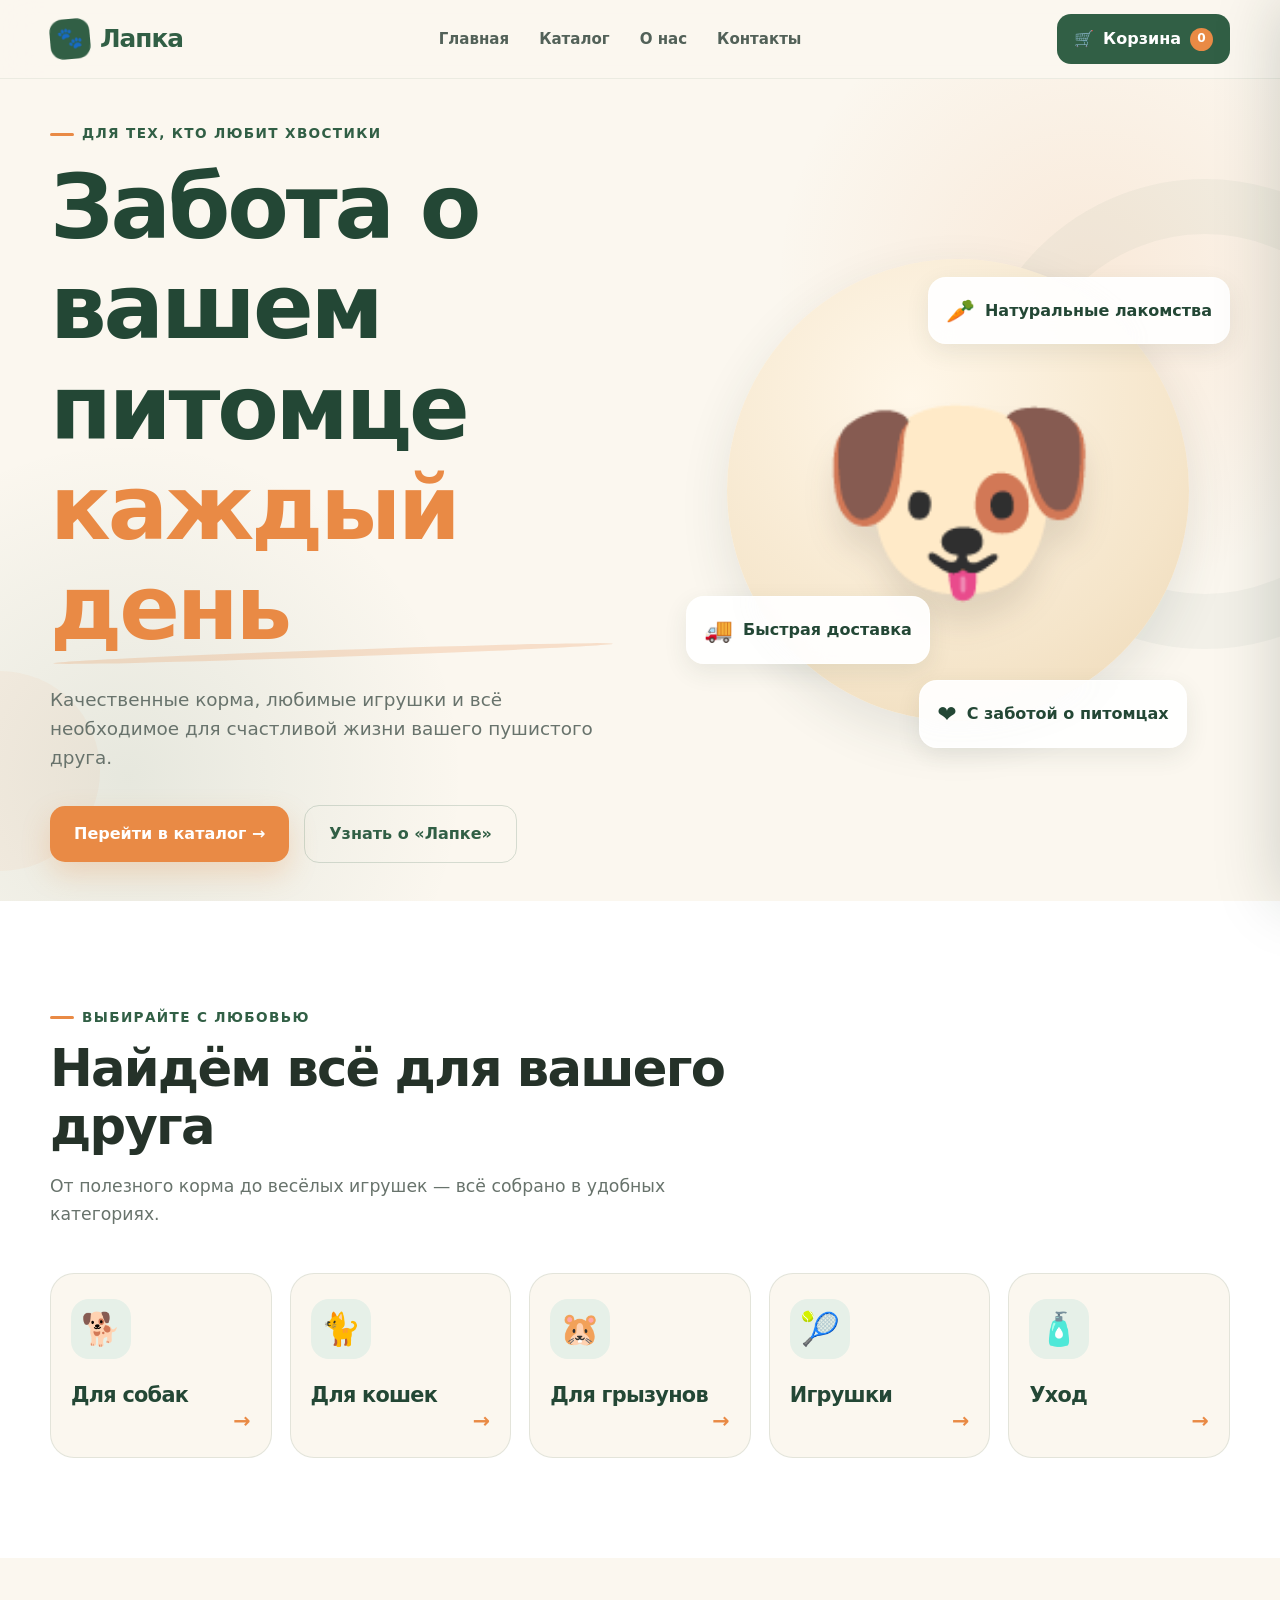
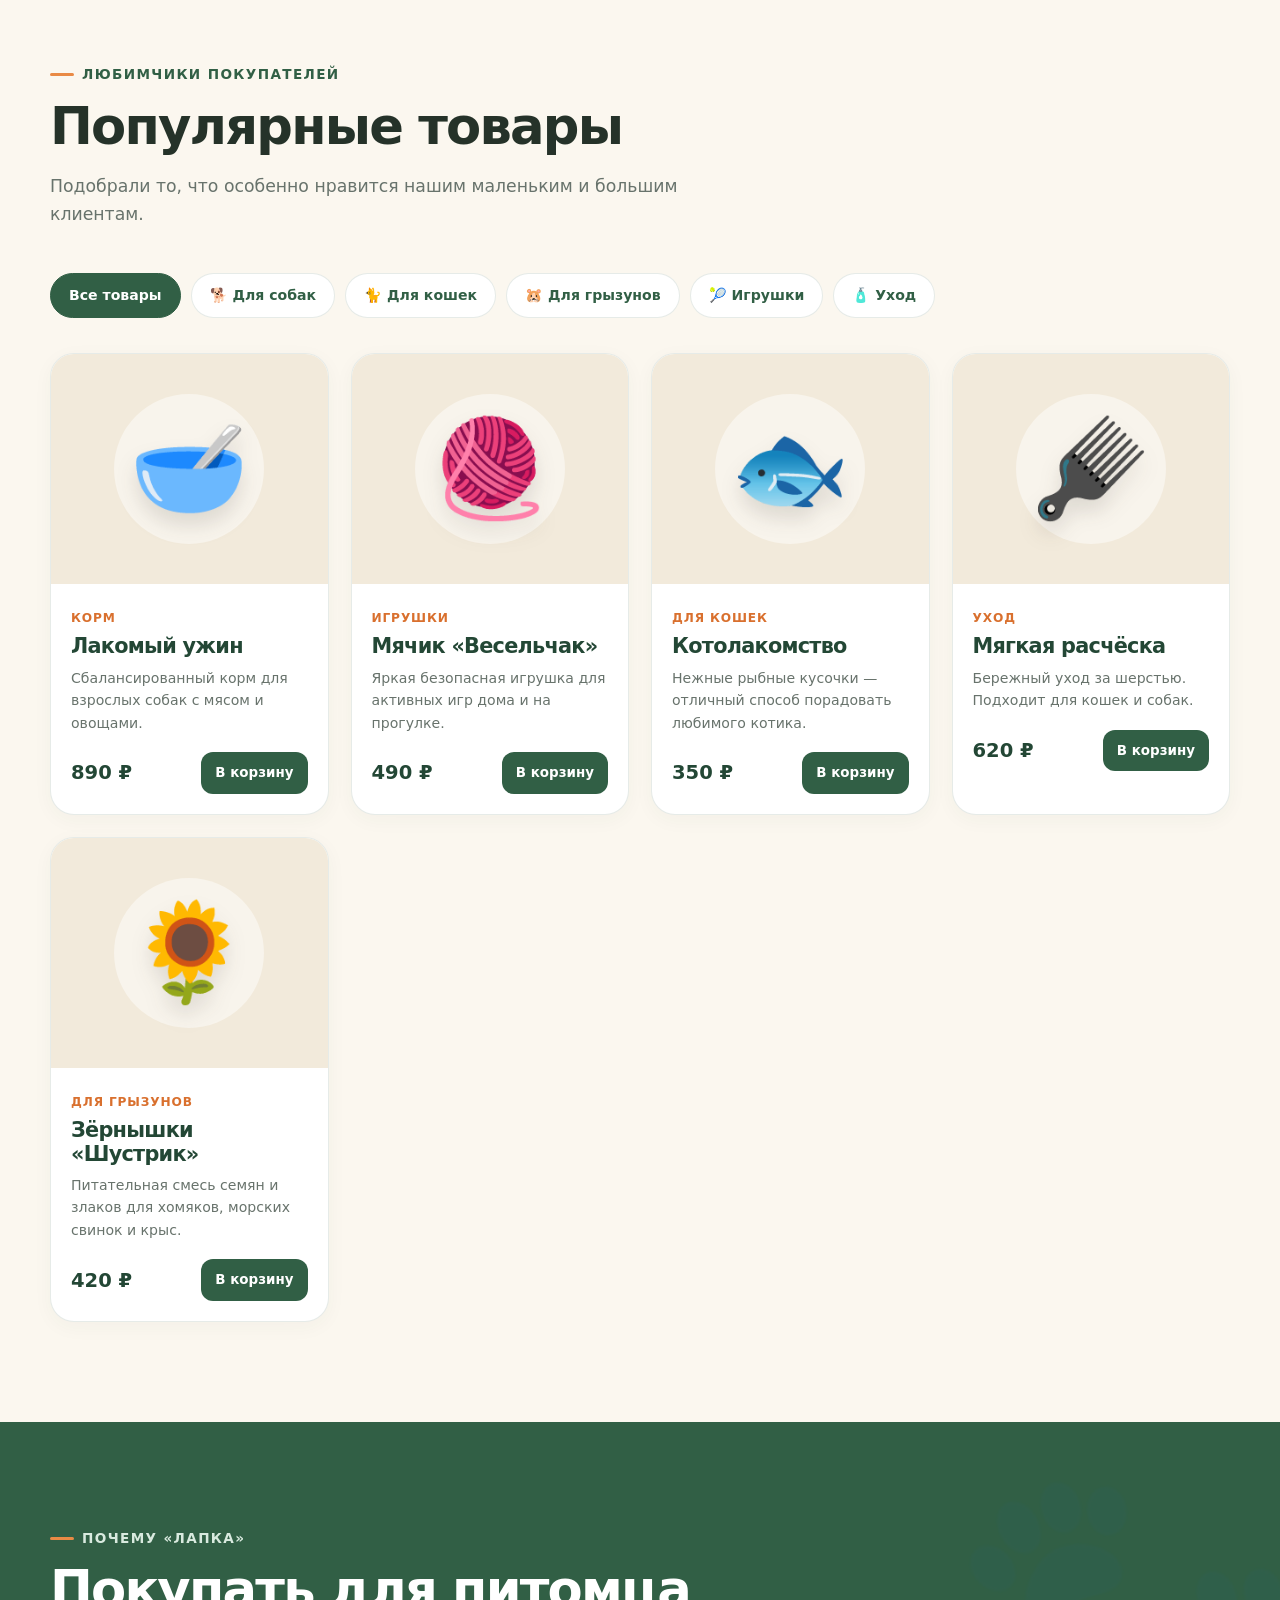
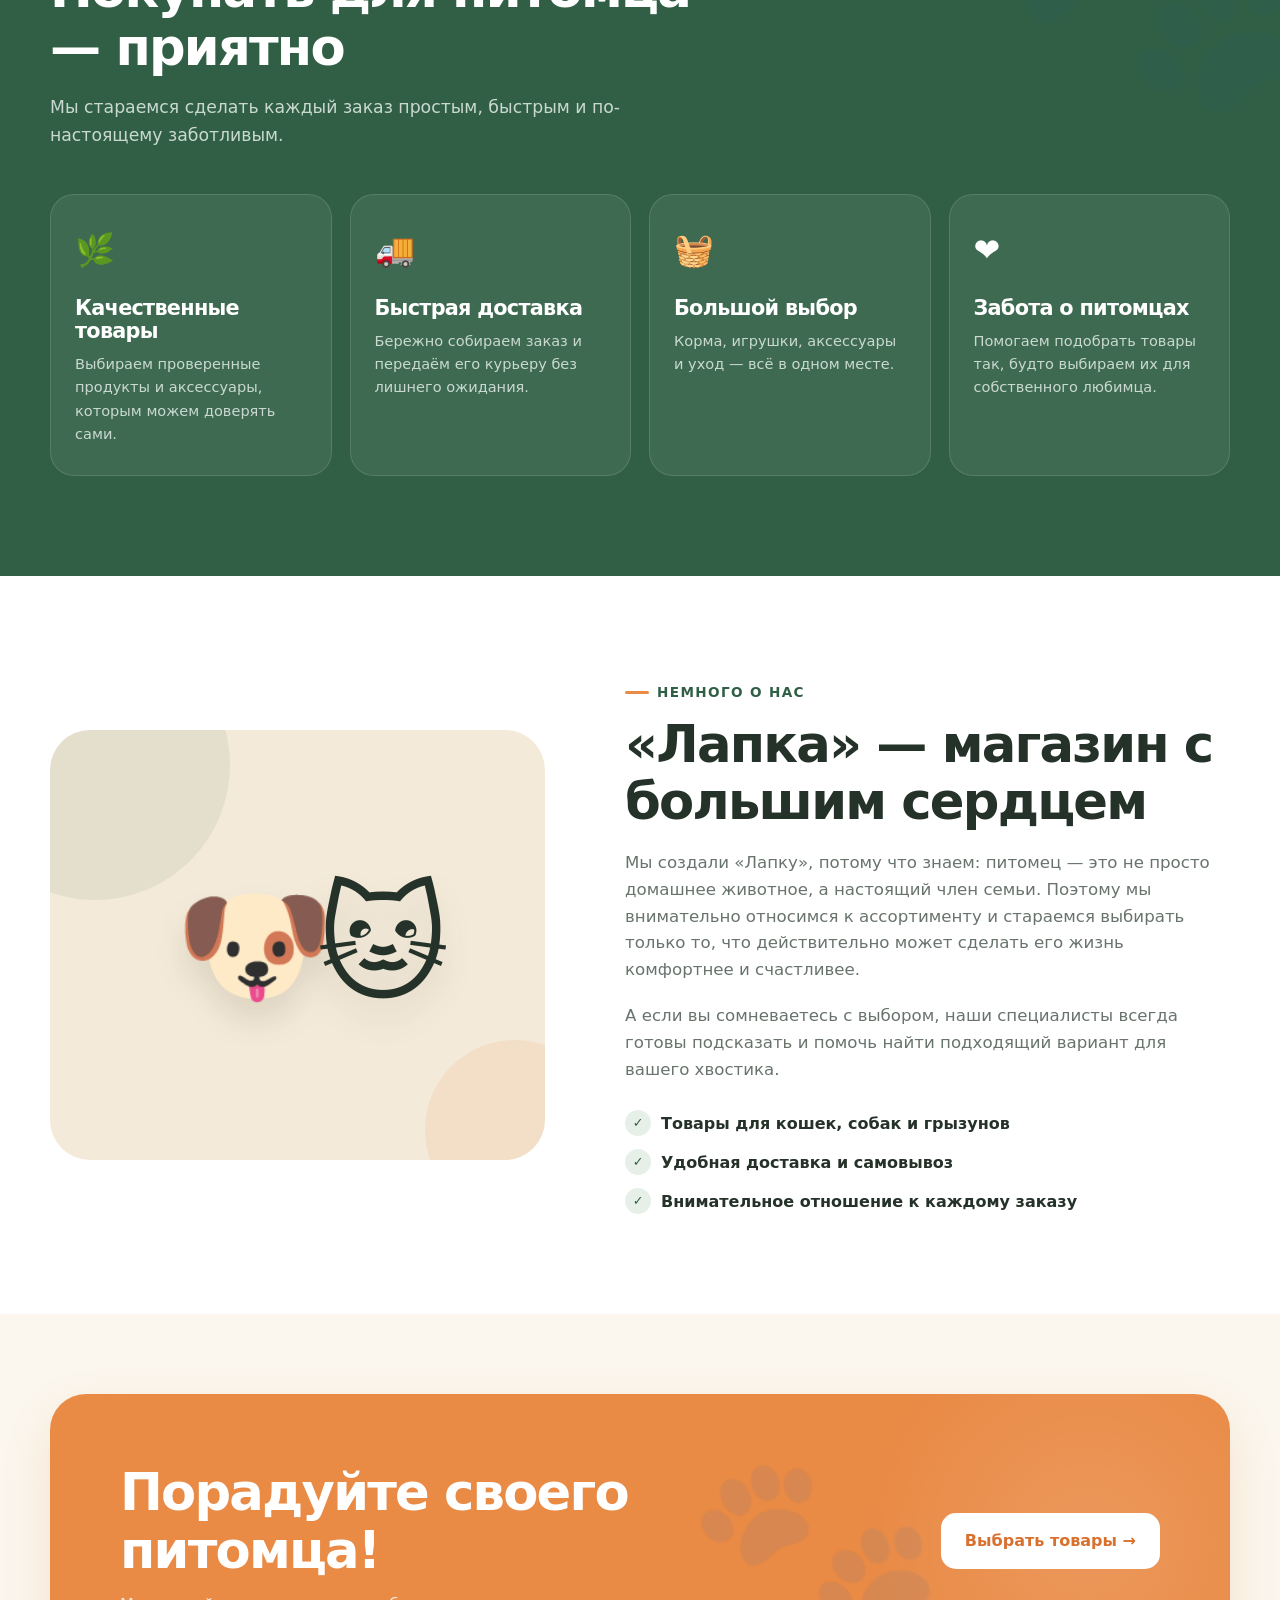
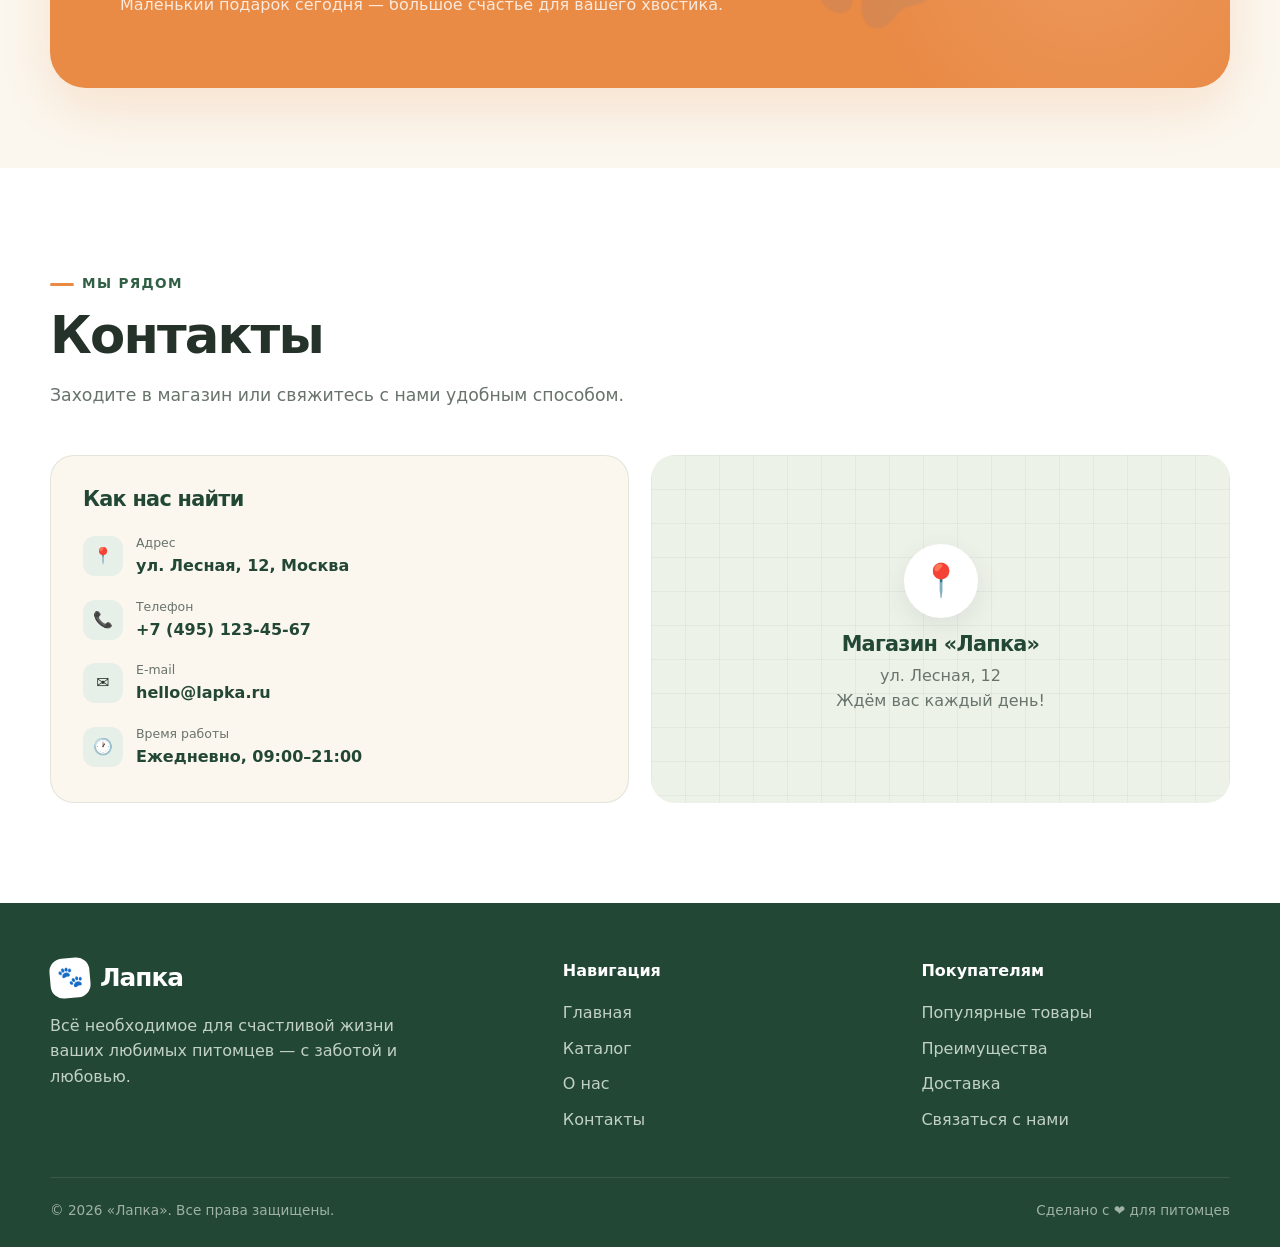
==== commit 0ebfa499: "Изменен главный заголовок на главной странице сайта" ====
--- a/index.html
+++ b/index.html
@@ -1662,8 +1662,8 @@
           <div class="eyebrow">Для тех, кто любит хвостики</div>
 
           <h1>
-            Всё лучшее для
-            <span>вашего питомца</span>
+            Забота о вашем питомце
+            <span>каждый день</span>
           </h1>
 
           <p>
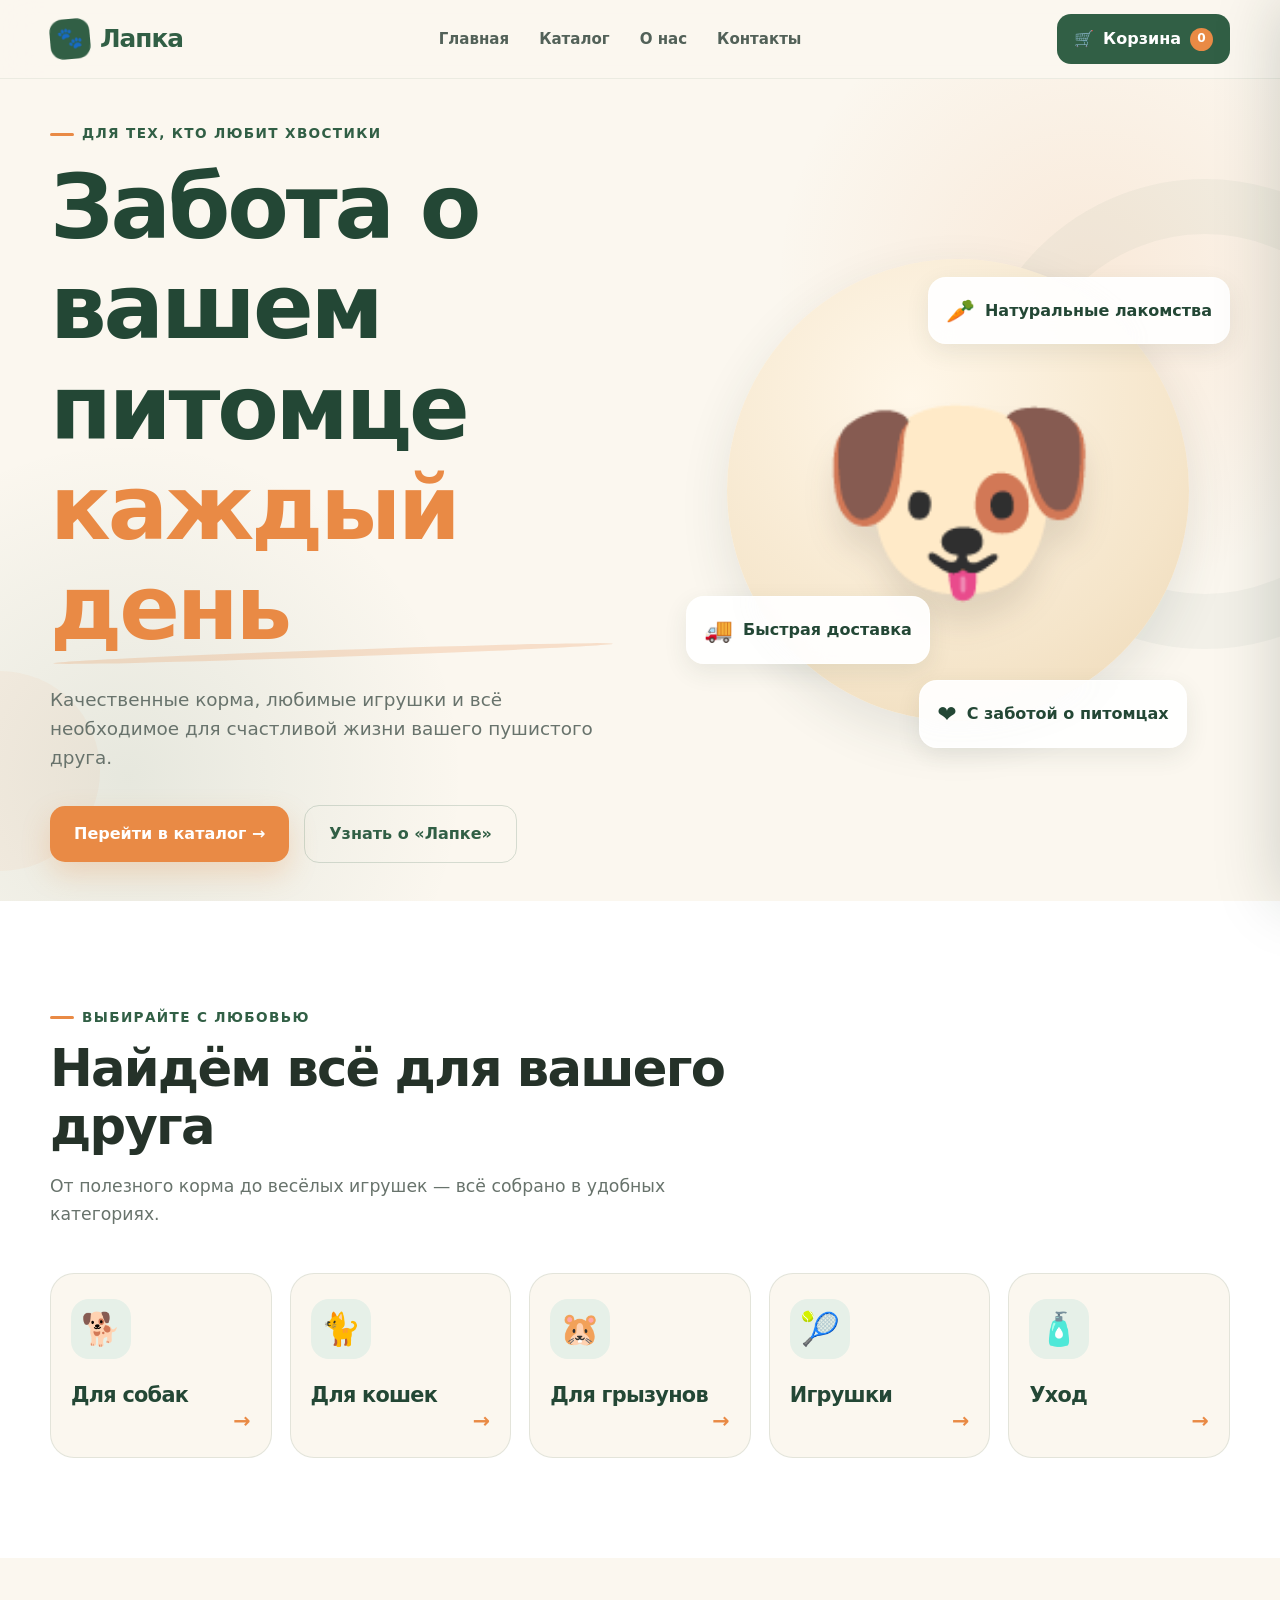
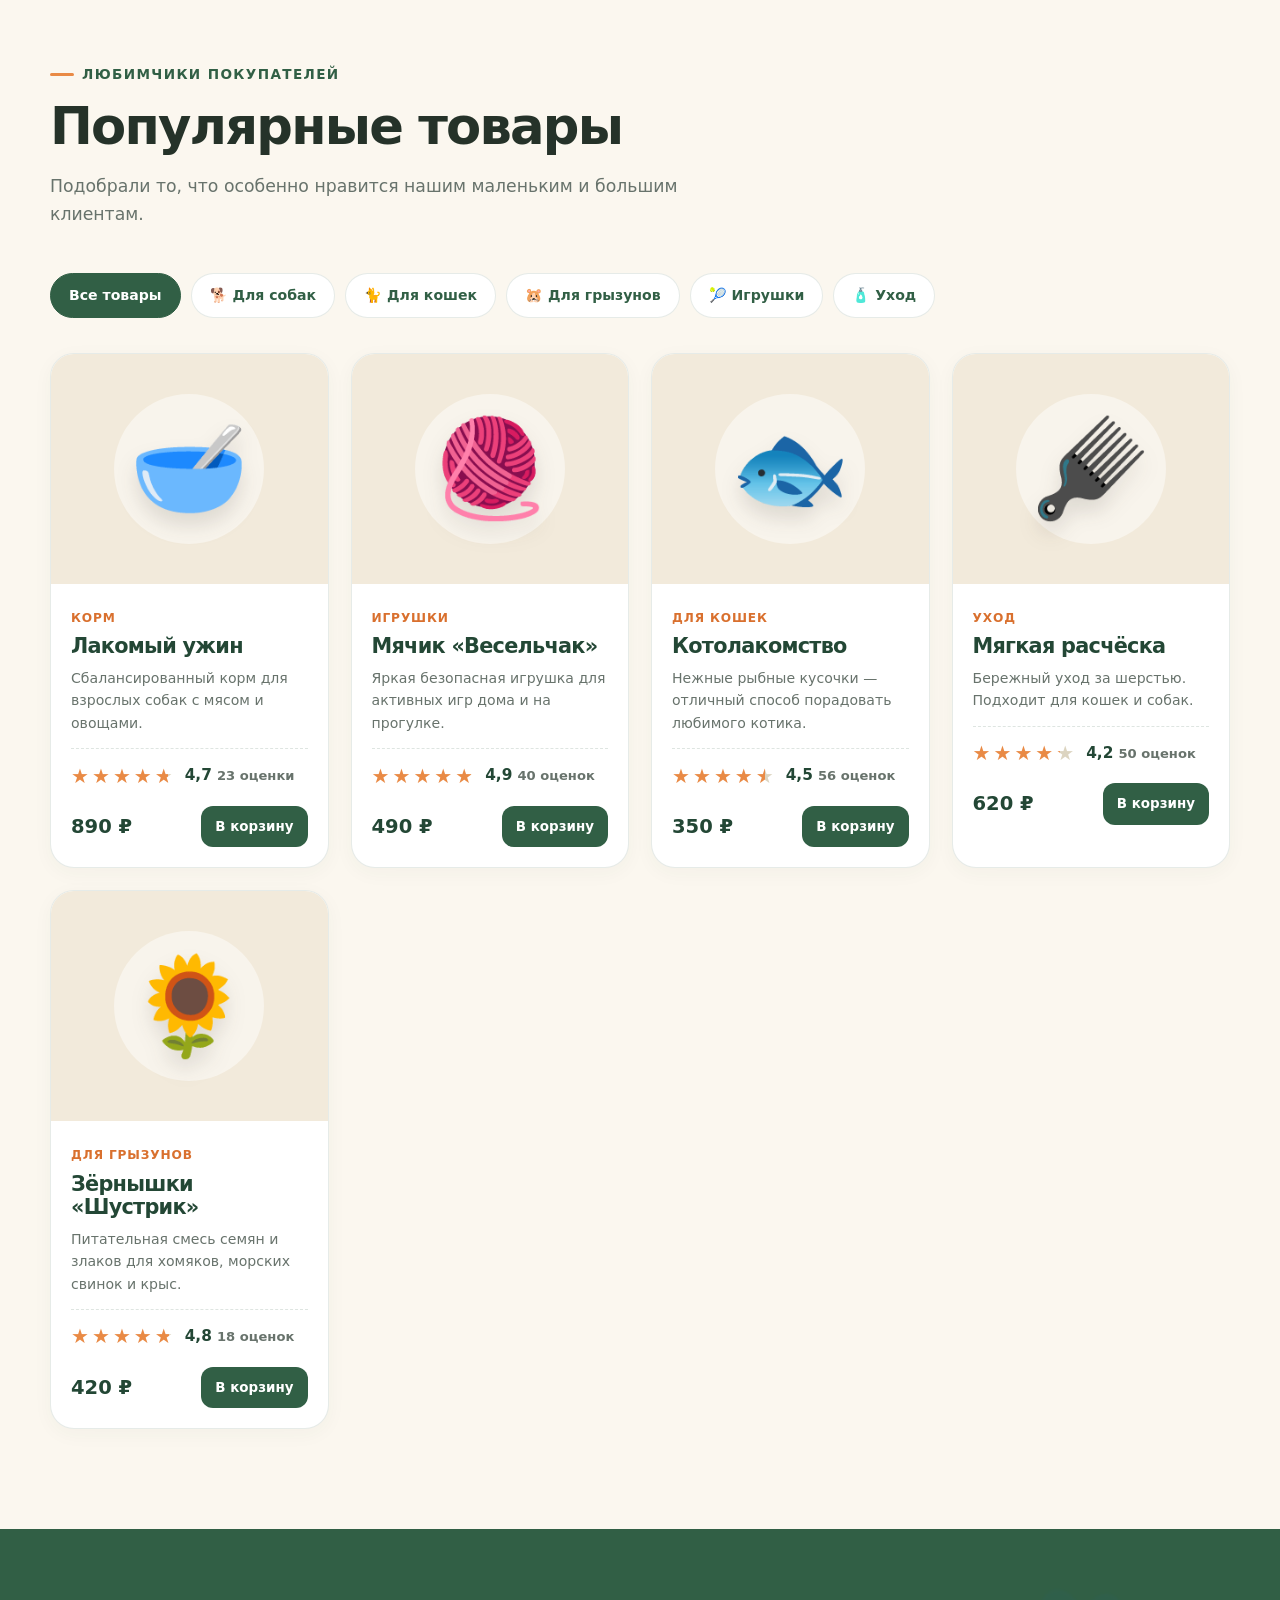
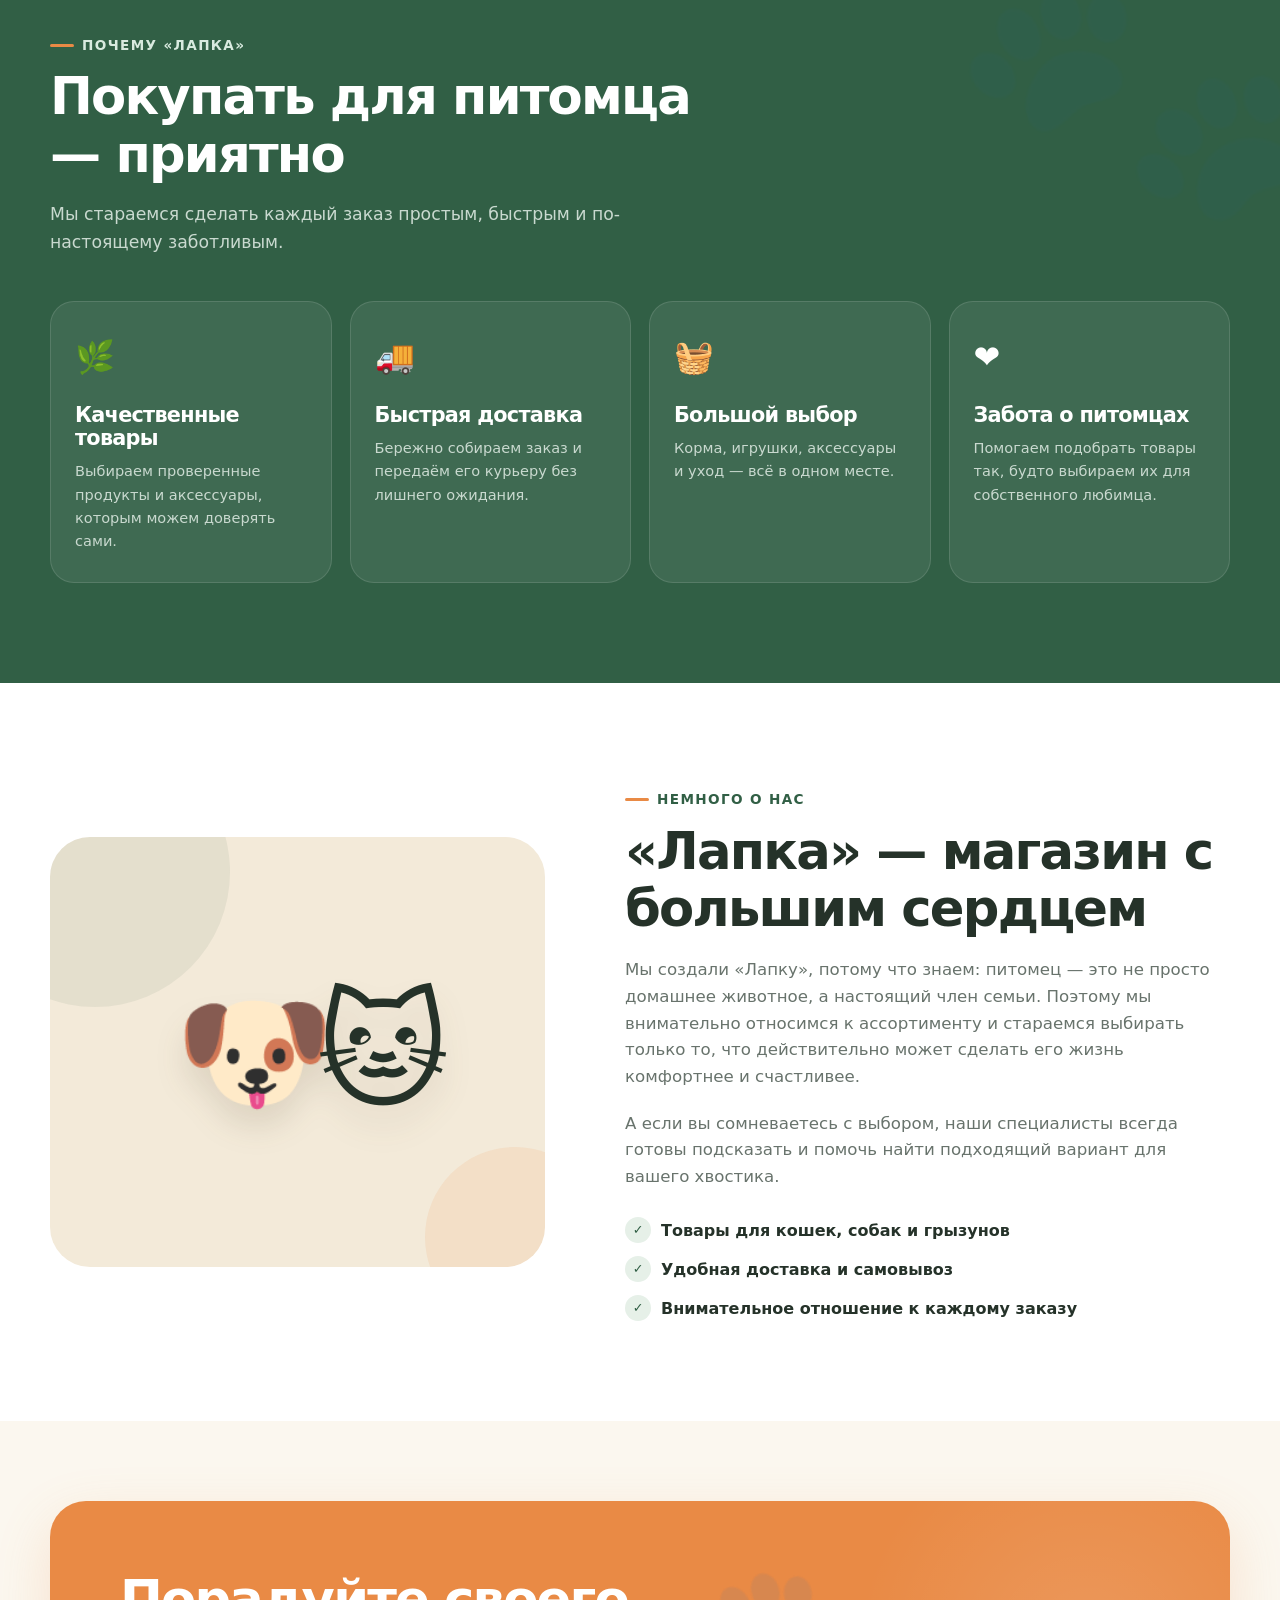
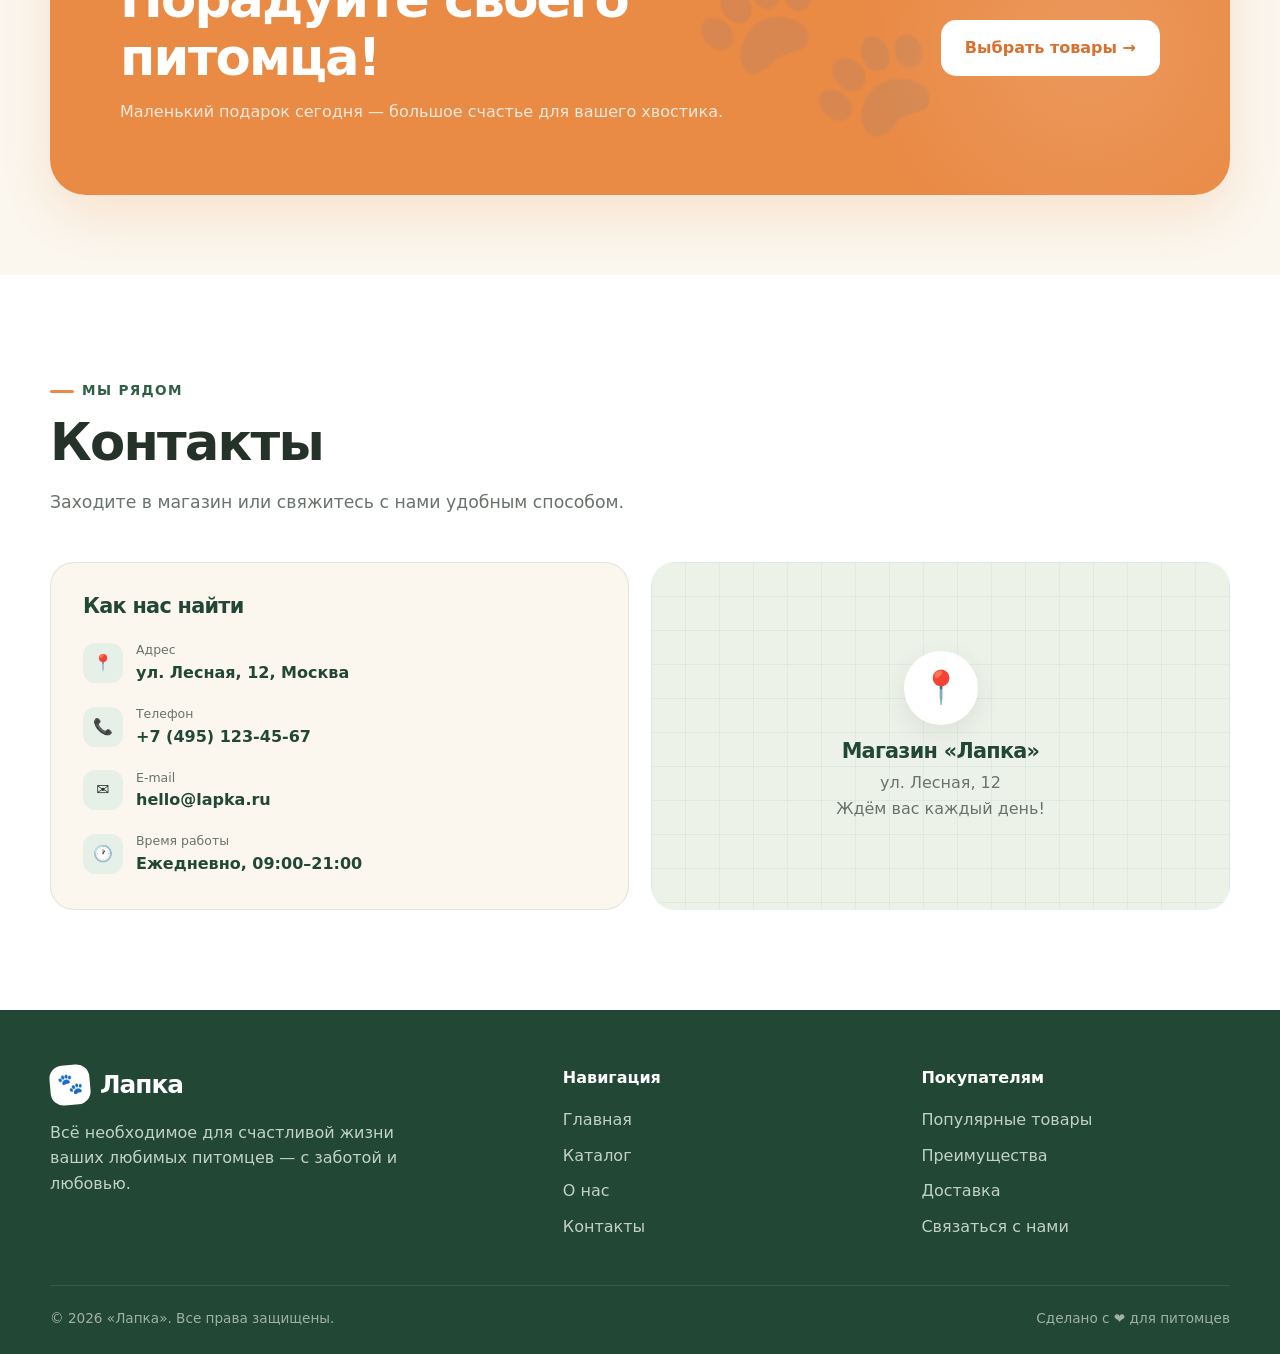
==== commit da3ee180: "Добавлен интерактивный рейтинг товаров со сменой и удалением оценок" ====
--- a/index.html
+++ b/index.html
@@ -1366,6 +1366,98 @@
       animation: pop 0.35s ease;
     }
 
+    /* ---------------- PRODUCT RATING ---------------- */
+
+    @property --fill {
+      syntax: "<percentage>";
+      inherits: false;
+      initial-value: 0%;
+    }
+
+    .product-rating {
+      display: flex;
+      align-items: center;
+      flex-wrap: wrap;
+      gap: 8px 12px;
+      margin: 14px 0 17px;
+      padding-top: 14px;
+      border-top: 1px dashed rgba(49, 95, 69, 0.16);
+    }
+
+    .rating-stars {
+      display: inline-flex;
+      align-items: center;
+      gap: 3px;
+    }
+
+    .star {
+      border: 0;
+      padding: 0;
+      background: linear-gradient(
+        90deg,
+        var(--orange) var(--fill, 0%),
+        #dcd4c0 var(--fill, 0%)
+      );
+      -webkit-background-clip: text;
+      background-clip: text;
+      -webkit-text-fill-color: transparent;
+      color: transparent;
+      font-size: 1.25rem;
+      line-height: 1;
+      cursor: pointer;
+      transition: transform 0.16s ease;
+    }
+
+    .star:hover {
+      transform: scale(1.22) translateY(-1px);
+    }
+
+    .star:focus-visible {
+      outline: 2px solid var(--orange);
+      outline-offset: 2px;
+      border-radius: 6px;
+    }
+
+    .rating-meta {
+      display: inline-flex;
+      align-items: baseline;
+      gap: 5px;
+      font-size: 0.82rem;
+      font-weight: 700;
+      color: var(--muted);
+    }
+
+    .rating-value {
+      color: var(--green-dark);
+      font-size: 0.96rem;
+      font-weight: 900;
+    }
+
+    .rating-value.pop {
+      animation: pop 0.3s ease;
+    }
+
+    .rating-remove {
+      margin-left: auto;
+      border: 0;
+      padding: 3px 6px;
+      border-radius: 8px;
+      background: transparent;
+      color: var(--orange-dark);
+      font-size: 0.78rem;
+      font-weight: 800;
+      text-decoration: underline;
+      text-underline-offset: 3px;
+      transition:
+        color 0.2s ease,
+        background 0.2s ease;
+    }
+
+    .rating-remove:hover {
+      color: #b13c2c;
+      background: var(--beige);
+    }
+
     /* ---------------- RESPONSIVE ---------------- */
 
     @media (max-width: 1000px) {
@@ -1805,6 +1897,28 @@
                 с мясом и овощами.
               </p>
 
+              <div
+                class="product-rating"
+                data-total="109"
+                data-count="23"
+                aria-label="Рейтинг товара «Лакомый ужин»"
+              >
+                <div class="rating-stars" role="group" aria-label="Поставьте оценку от 1 до 5">
+                  <button class="star" type="button" data-value="1" aria-label="Оценить на 1 из 5">★</button>
+                  <button class="star" type="button" data-value="2" aria-label="Оценить на 2 из 5">★</button>
+                  <button class="star" type="button" data-value="3" aria-label="Оценить на 3 из 5">★</button>
+                  <button class="star" type="button" data-value="4" aria-label="Оценить на 4 из 5">★</button>
+                  <button class="star" type="button" data-value="5" aria-label="Оценить на 5 из 5">★</button>
+                </div>
+
+                <span class="rating-meta">
+                  <span class="rating-value">4,7</span>
+                  <span class="rating-count">23 оценки</span>
+                </span>
+
+                <button class="rating-remove" type="button" hidden>Убрать оценку</button>
+              </div>
+
               <div class="product-footer">
                 <span class="price">890 ₽</span>
 
@@ -1832,6 +1946,28 @@
                 игр дома и на прогулке.
               </p>
 
+              <div
+                class="product-rating"
+                data-total="196"
+                data-count="40"
+                aria-label="Рейтинг товара «Мячик «Весельчак»»"
+              >
+                <div class="rating-stars" role="group" aria-label="Поставьте оценку от 1 до 5">
+                  <button class="star" type="button" data-value="1" aria-label="Оценить на 1 из 5">★</button>
+                  <button class="star" type="button" data-value="2" aria-label="Оценить на 2 из 5">★</button>
+                  <button class="star" type="button" data-value="3" aria-label="Оценить на 3 из 5">★</button>
+                  <button class="star" type="button" data-value="4" aria-label="Оценить на 4 из 5">★</button>
+                  <button class="star" type="button" data-value="5" aria-label="Оценить на 5 из 5">★</button>
+                </div>
+
+                <span class="rating-meta">
+                  <span class="rating-value">4,9</span>
+                  <span class="rating-count">40 оценок</span>
+                </span>
+
+                <button class="rating-remove" type="button" hidden>Убрать оценку</button>
+              </div>
+
               <div class="product-footer">
                 <span class="price">490 ₽</span>
 
@@ -1859,6 +1995,28 @@
                 порадовать любимого котика.
               </p>
 
+              <div
+                class="product-rating"
+                data-total="252"
+                data-count="56"
+                aria-label="Рейтинг товара «Котолакомство»"
+              >
+                <div class="rating-stars" role="group" aria-label="Поставьте оценку от 1 до 5">
+                  <button class="star" type="button" data-value="1" aria-label="Оценить на 1 из 5">★</button>
+                  <button class="star" type="button" data-value="2" aria-label="Оценить на 2 из 5">★</button>
+                  <button class="star" type="button" data-value="3" aria-label="Оценить на 3 из 5">★</button>
+                  <button class="star" type="button" data-value="4" aria-label="Оценить на 4 из 5">★</button>
+                  <button class="star" type="button" data-value="5" aria-label="Оценить на 5 из 5">★</button>
+                </div>
+
+                <span class="rating-meta">
+                  <span class="rating-value">4,5</span>
+                  <span class="rating-count">56 оценок</span>
+                </span>
+
+                <button class="rating-remove" type="button" hidden>Убрать оценку</button>
+              </div>
+
               <div class="product-footer">
                 <span class="price">350 ₽</span>
 
@@ -1886,6 +2044,28 @@
                 кошек и собак.
               </p>
 
+              <div
+                class="product-rating"
+                data-total="210"
+                data-count="50"
+                aria-label="Рейтинг товара «Мягкая расчёска»"
+              >
+                <div class="rating-stars" role="group" aria-label="Поставьте оценку от 1 до 5">
+                  <button class="star" type="button" data-value="1" aria-label="Оценить на 1 из 5">★</button>
+                  <button class="star" type="button" data-value="2" aria-label="Оценить на 2 из 5">★</button>
+                  <button class="star" type="button" data-value="3" aria-label="Оценить на 3 из 5">★</button>
+                  <button class="star" type="button" data-value="4" aria-label="Оценить на 4 из 5">★</button>
+                  <button class="star" type="button" data-value="5" aria-label="Оценить на 5 из 5">★</button>
+                </div>
+
+                <span class="rating-meta">
+                  <span class="rating-value">4,2</span>
+                  <span class="rating-count">50 оценок</span>
+                </span>
+
+                <button class="rating-remove" type="button" hidden>Убрать оценку</button>
+              </div>
+
               <div class="product-footer">
                 <span class="price">620 ₽</span>
 
@@ -1912,6 +2092,28 @@
                 Питательная смесь семян и злаков для хомяков,
                 морских свинок и крыс.
               </p>
+
+              <div
+                class="product-rating"
+                data-total="86"
+                data-count="18"
+                aria-label="Рейтинг товара «Зёрнышки «Шустрик»»"
+              >
+                <div class="rating-stars" role="group" aria-label="Поставьте оценку от 1 до 5">
+                  <button class="star" type="button" data-value="1" aria-label="Оценить на 1 из 5">★</button>
+                  <button class="star" type="button" data-value="2" aria-label="Оценить на 2 из 5">★</button>
+                  <button class="star" type="button" data-value="3" aria-label="Оценить на 3 из 5">★</button>
+                  <button class="star" type="button" data-value="4" aria-label="Оценить на 4 из 5">★</button>
+                  <button class="star" type="button" data-value="5" aria-label="Оценить на 5 из 5">★</button>
+                </div>
+
+                <span class="rating-meta">
+                  <span class="rating-value">4,8</span>
+                  <span class="rating-count">18 оценок</span>
+                </span>
+
+                <button class="rating-remove" type="button" hidden>Убрать оценку</button>
+              </div>
 
               <div class="product-footer">
                 <span class="price">420 ₽</span>
@@ -2508,6 +2710,115 @@
         });
       });
 
+      /* ---------- Ratings ---------- */
+
+      function pluralRatings(count) {
+        const n = Math.abs(count) % 100;
+        const n1 = n % 10;
+
+        if (n > 10 && n < 20) return `${count} оценок`;
+        if (n1 > 1 && n1 < 5) return `${count} оценки`;
+        if (n1 === 1) return `${count} оценка`;
+        return `${count} оценок`;
+      }
+
+      document.querySelectorAll(".product-rating").forEach((widget) => {
+        const stars = Array.from(widget.querySelectorAll(".star"));
+        const valueEl = widget.querySelector(".rating-value");
+        const countEl = widget.querySelector(".rating-count");
+        const removeBtn = widget.querySelector(".rating-remove");
+
+        const state = {
+          total: parseFloat(widget.dataset.total || 0),
+          count: parseInt(widget.dataset.count || 0, 10),
+          user: 0,
+        };
+
+        function average() {
+          return state.count > 0 ? state.total / state.count : 0;
+        }
+
+        /* Рисуем звёзды под заданное значение (среднее или превью) */
+        function draw(targetValue) {
+          stars.forEach((star, i) => {
+            const idx = i + 1;
+            let fill = 0;
+
+            if (targetValue >= idx) {
+              fill = 100;
+            } else if (targetValue > idx - 1) {
+              fill = (targetValue - (idx - 1)) * 100;
+            }
+
+            star.style.setProperty("--fill", `${fill}%`);
+          });
+        }
+
+        function render() {
+          const avg = average();
+
+          draw(avg);
+
+          valueEl.textContent =
+            state.count > 0 ? avg.toFixed(1).replace(".", ",") : "0,0";
+          countEl.textContent = pluralRatings(state.count);
+
+          removeBtn.hidden = state.user === 0;
+
+          stars.forEach((star) => {
+            const value = parseInt(star.dataset.value, 10);
+            star.setAttribute("aria-pressed", String(value <= state.user));
+          });
+        }
+
+        function animateValue() {
+          valueEl.classList.remove("pop");
+          void valueEl.offsetWidth;
+          valueEl.classList.add("pop");
+        }
+
+        stars.forEach((star) => {
+          const value = parseInt(star.dataset.value, 10);
+
+          /* Превью при наведении и при фокусе */
+          star.addEventListener("mouseenter", () => draw(value));
+          star.addEventListener("focus", () => draw(value));
+
+          star.addEventListener("click", () => {
+            if (state.user === 0) {
+              /* Первая оценка — увеличиваем счётчик */
+              state.count += 1;
+            } else {
+              /* Меняем свою оценку — счётчик не трогаем */
+              state.total -= state.user;
+            }
+
+            state.total += value;
+            state.user = value;
+
+            render();
+            animateValue();
+          });
+        });
+
+        /* Возвращаем отображение к среднему после ухода курсора/фокуса */
+        widget.addEventListener("mouseleave", () => draw(average()));
+        widget.addEventListener("focusout", () => draw(average()));
+
+        removeBtn.addEventListener("click", () => {
+          if (state.user === 0) return;
+
+          state.total -= state.user;
+          state.count -= 1;
+          state.user = 0;
+
+          render();
+          animateValue();
+        });
+
+        render();
+      });
+
       /* ---------- Toast ---------- */
 
       function showToast(message) {
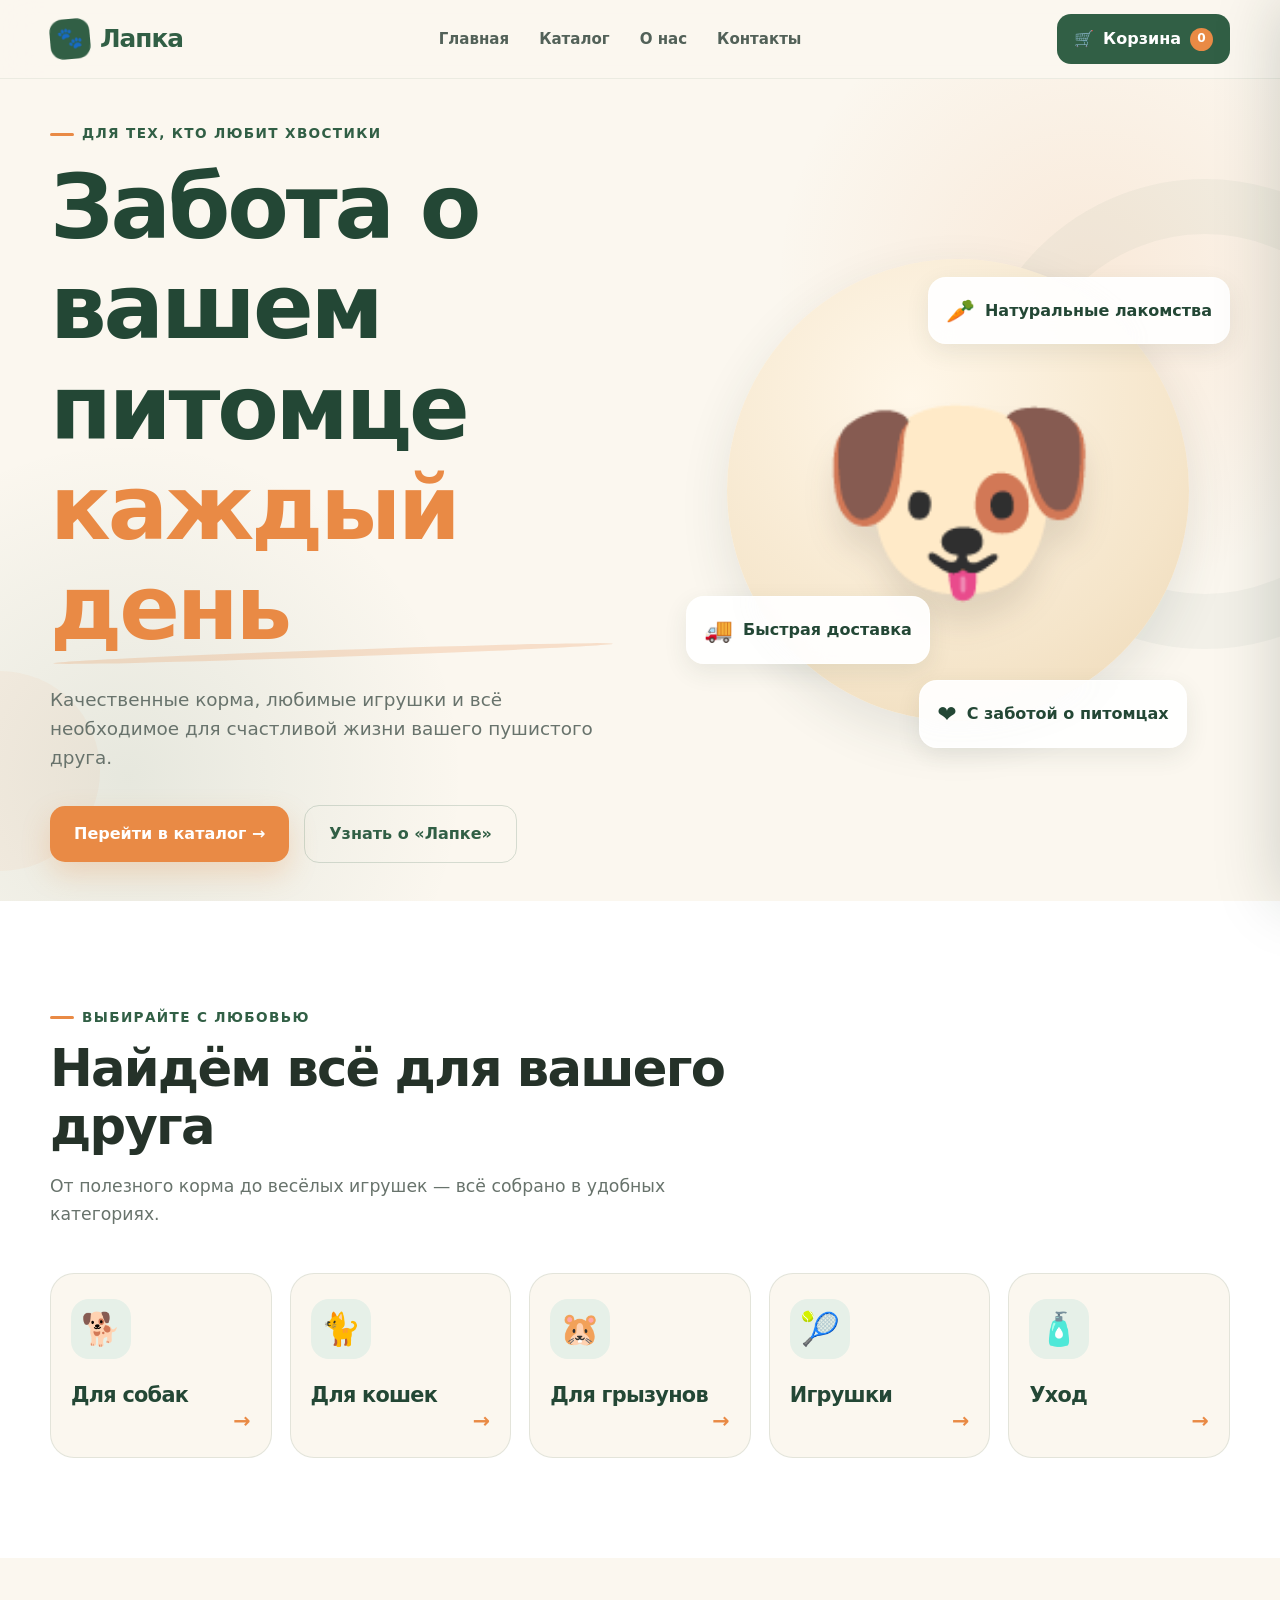
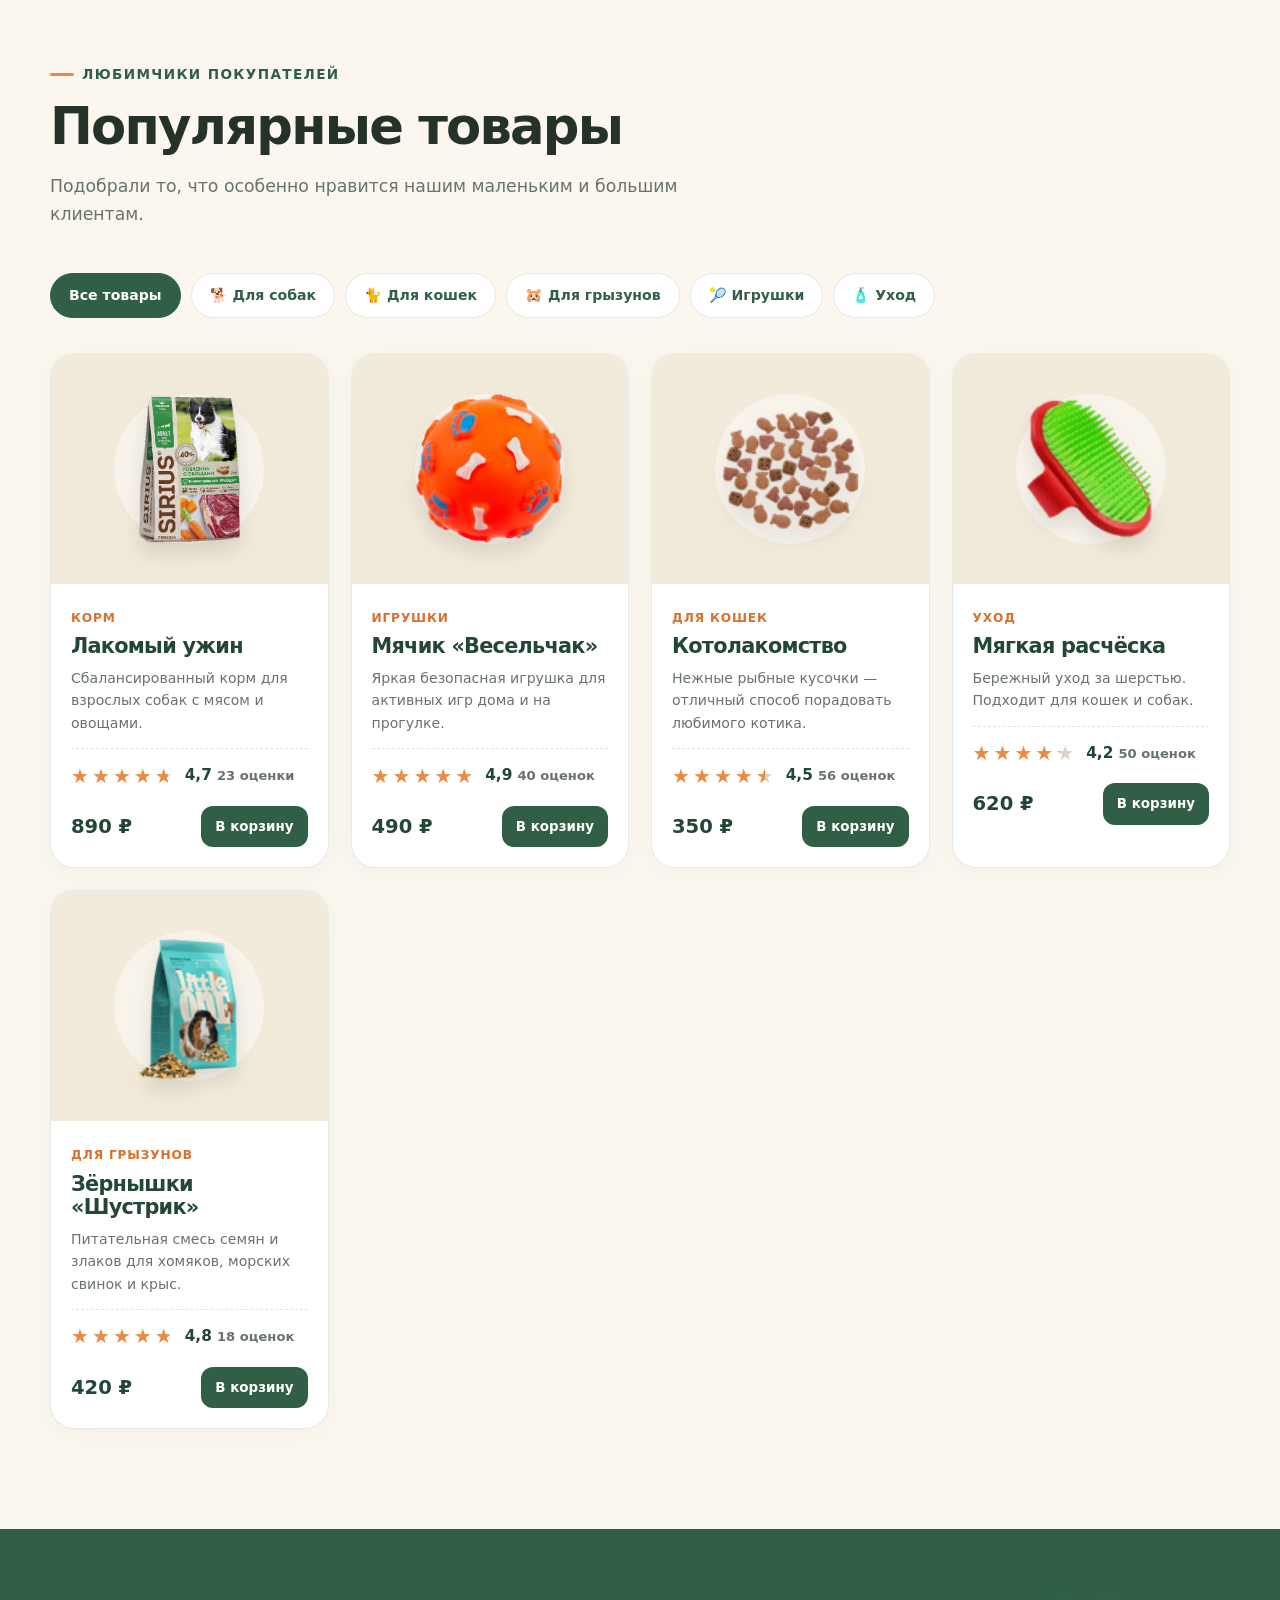
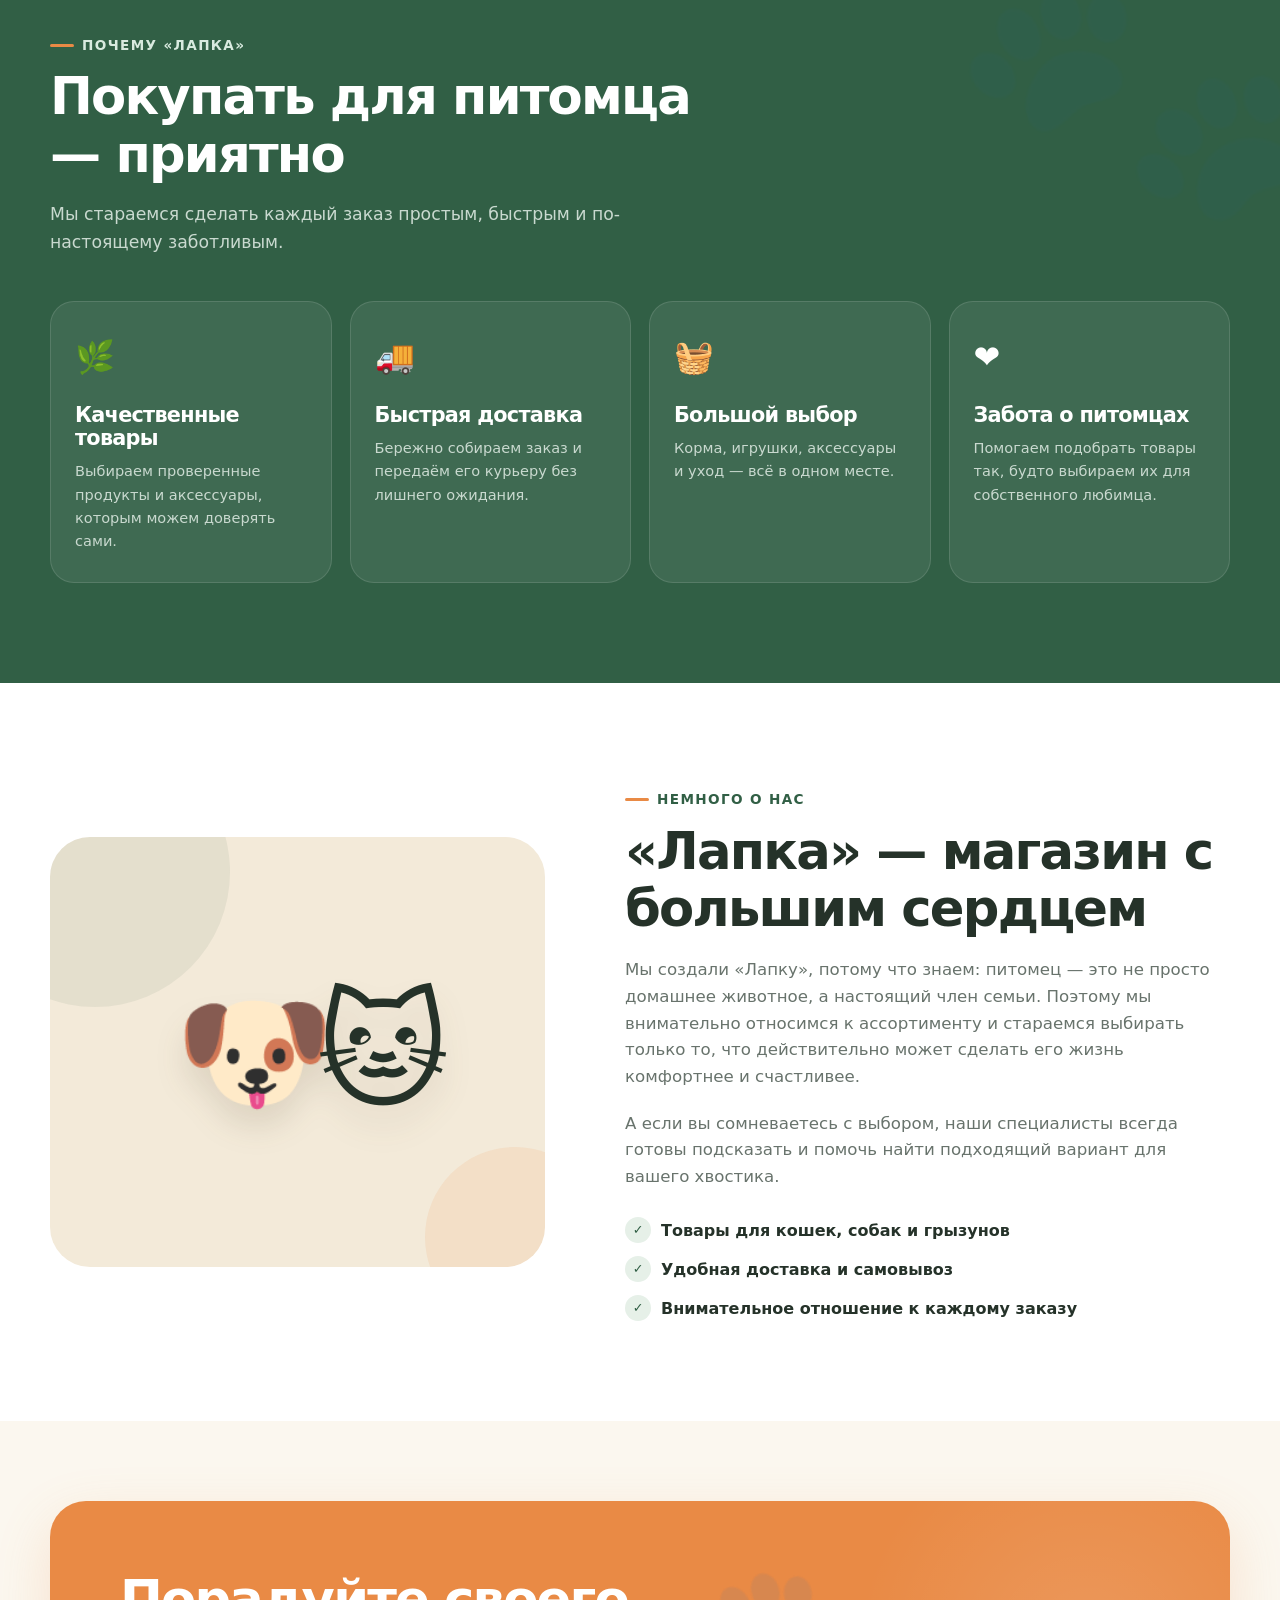
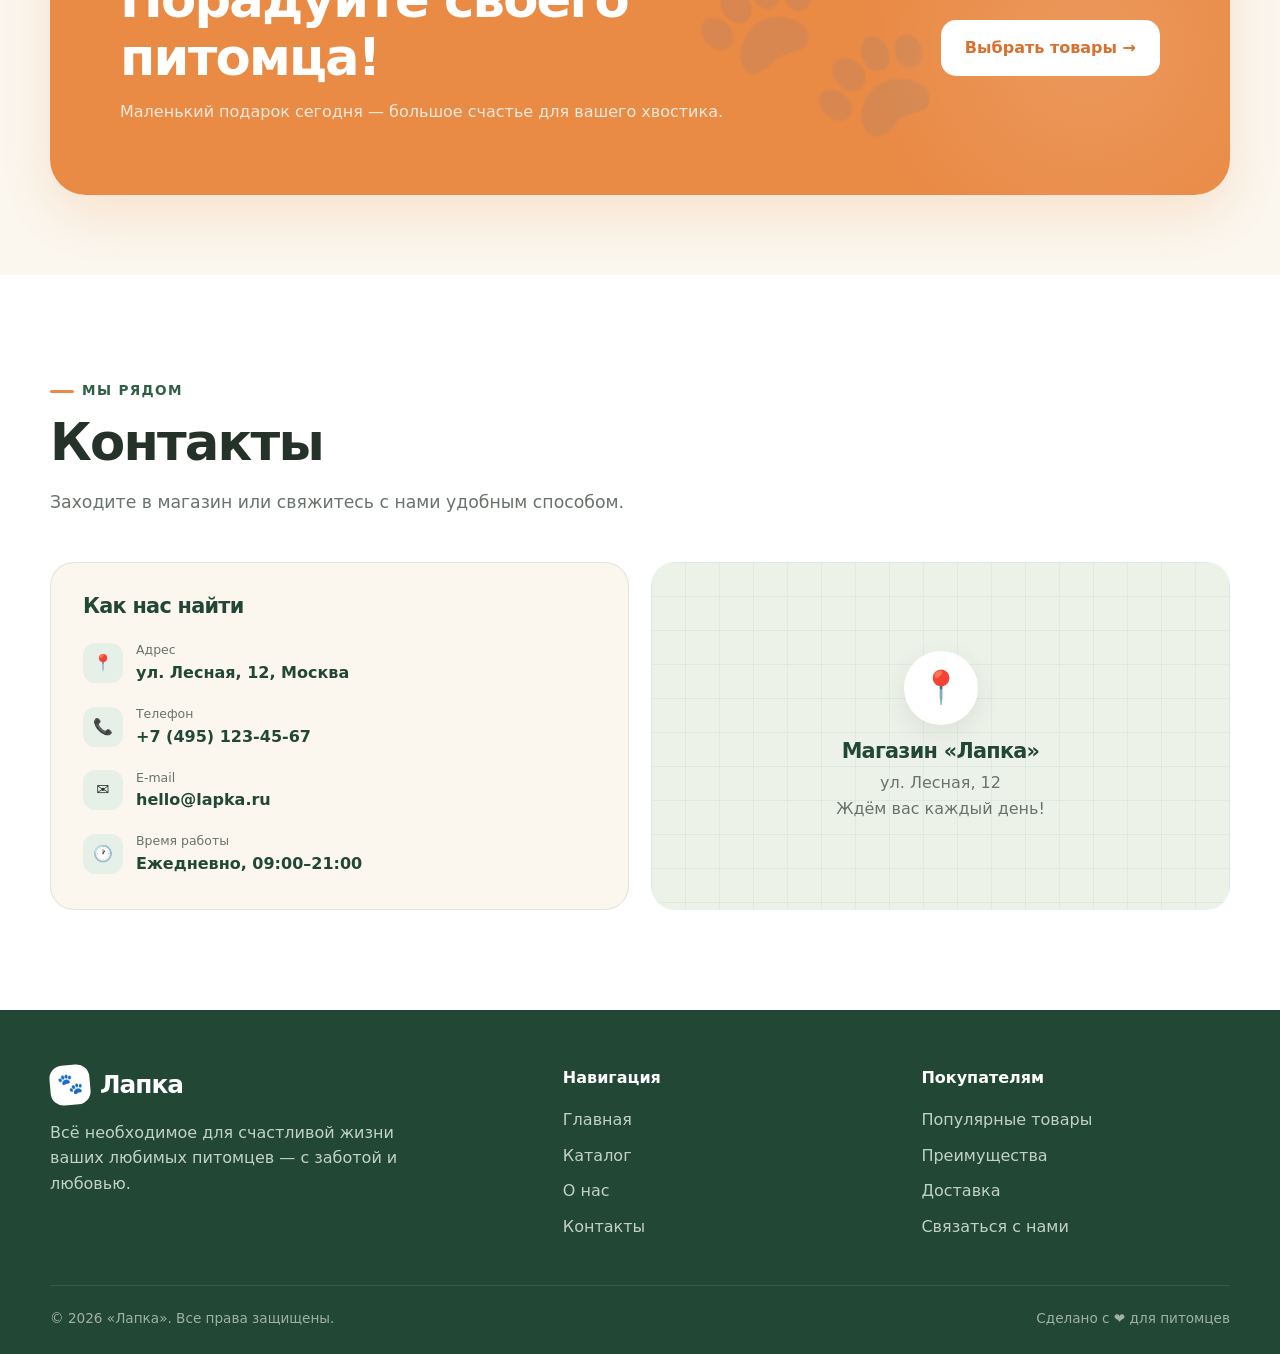
==== commit f18c48cb: "Заменены эмодзи товаров на изображения и обновлено отображение товаров в корзине" ====
--- a/index.html
+++ b/index.html
@@ -531,6 +531,13 @@
       font-size: 6rem;
       filter: drop-shadow(0 12px 10px rgba(50, 40, 30, 0.13));
       transition: transform 0.35s ease;
+    }
+
+    .product-emoji img {
+      width: 150px;
+      height: 150px;
+      object-fit: contain;
+      display: block;
     }
 
     .product-card:hover .product-emoji {
@@ -999,6 +1006,35 @@
       flex: 0 0 auto;
     }
 
+    /* ---------------- RATING TOAST ---------------- */
+
+    .rating-toast {
+      position: fixed;
+      right: 25px;
+      bottom: calc(25px + 76px);
+      z-index: 2000;
+      max-width: 340px;
+      padding: 16px 20px;
+      border-radius: 16px;
+      background: var(--green-dark);
+      color: white;
+      box-shadow: 0 15px 45px rgba(20, 40, 28, 0.25);
+      display: flex;
+      align-items: center;
+      gap: 12px;
+      transform: translateY(140px);
+      opacity: 0;
+      pointer-events: none;
+      transition:
+        transform 0.35s ease,
+        opacity 0.35s ease;
+    }
+
+    .rating-toast.show {
+      transform: translateY(0);
+      opacity: 1;
+    }
+
     /* ---------------- CART DRAWER ---------------- */
 
     body.cart-open {
@@ -1100,6 +1136,13 @@
       font-size: 1.7rem;
       background: var(--green-light);
       border-radius: 14px;
+    }
+
+    .cart-item-emoji img {
+      width: 40px;
+      height: 40px;
+      object-fit: contain;
+      display: block;
     }
 
     .cart-item-info {
@@ -1687,6 +1730,13 @@
         left: 15px;
         right: 15px;
         bottom: 15px;
+        max-width: none;
+      }
+
+      .rating-toast {
+        left: 15px;
+        right: 15px;
+        bottom: calc(15px + 76px);
         max-width: none;
       }
     }
@@ -1886,7 +1936,9 @@
 
           <article class="product-card" data-category="dogs">
             <div class="product-image">
-              <div class="product-emoji" aria-hidden="true">🥣</div>
+              <div class="product-emoji" aria-hidden="true">
+                <img src="Images/food.png" alt="Лакомый ужин" />
+              </div>
             </div>
 
             <div class="product-body">
@@ -1935,7 +1987,9 @@
 
           <article class="product-card" data-category="toys">
             <div class="product-image">
-              <div class="product-emoji" aria-hidden="true">🧶</div>
+              <div class="product-emoji" aria-hidden="true">
+                <img src="Images/ball.png" alt="Мячик «Весельчак»" />
+              </div>
             </div>
 
             <div class="product-body">
@@ -1984,7 +2038,9 @@
 
           <article class="product-card" data-category="cats">
             <div class="product-image">
-              <div class="product-emoji" aria-hidden="true">🐟</div>
+              <div class="product-emoji" aria-hidden="true">
+                <img src="Images/treat.png" alt="Котолакомство" />
+              </div>
             </div>
 
             <div class="product-body">
@@ -2033,7 +2089,9 @@
 
           <article class="product-card" data-category="care">
             <div class="product-image">
-              <div class="product-emoji" aria-hidden="true">🪮</div>
+              <div class="product-emoji" aria-hidden="true">
+                <img src="Images/hairbrush.png" alt="Мягкая расчёска" />
+              </div>
             </div>
 
             <div class="product-body">
@@ -2082,7 +2140,9 @@
 
           <article class="product-card" data-category="rodents">
             <div class="product-image">
-              <div class="product-emoji" aria-hidden="true">🌻</div>
+              <div class="product-emoji" aria-hidden="true">
+                <img src="Images/grains.png" alt="Зёрнышки «Шустрик»" />
+              </div>
             </div>
 
             <div class="product-body">
@@ -2399,6 +2459,13 @@
     <div id="toastMessage">Товар добавлен в корзину</div>
   </div>
 
+  <!-- ================= RATING TOAST ================= -->
+
+  <div class="rating-toast" id="ratingToast" role="status" aria-live="polite">
+    <div class="toast-icon">⭐</div>
+    <div id="ratingToastMessage">Вы поставили оценку</div>
+  </div>
+
   <!-- ================= CART DRAWER ================= -->
 
   <div class="cart-overlay" id="cartOverlay" aria-hidden="true"></div>
@@ -2455,6 +2522,10 @@
       const cartTotalEl = document.getElementById("cartTotal");
       const cartClearBtn = document.getElementById("cartClear");
 
+      const ratingToast = document.getElementById("ratingToast");
+      const ratingToastMessage = document.getElementById("ratingToastMessage");
+      let ratingToastTimer;
+
       let toastTimer;
 
       /* Корзина: name -> { name, price, emoji, qty } */
@@ -2537,7 +2608,9 @@
           .map(
             (item) => `
               <div class="cart-item">
-                <div class="cart-item-emoji" aria-hidden="true">${item.emoji}</div>
+                <div class="cart-item-emoji" aria-hidden="true">
+                  <img src="${item.emoji}" alt="" />
+                </div>
 
                 <div class="cart-item-info">
                   <div class="cart-item-name">${item.name}</div>
@@ -2618,8 +2691,8 @@
             10
           );
           const emoji = card
-            .querySelector(".product-emoji")
-            .textContent.trim();
+            .querySelector(".product-emoji img")
+            .getAttribute("src");
 
           addToCart(name, price, emoji);
 
@@ -2798,6 +2871,7 @@
 
             render();
             animateValue();
+            showRatingToast(`Вы поставили ${value} из 5 звёзд`);
           });
         });
 
@@ -2829,6 +2903,17 @@
 
         toastTimer = setTimeout(() => {
           cartToast.classList.remove("show");
+        }, 2800);
+      }
+
+      function showRatingToast(message) {
+        clearTimeout(ratingToastTimer);
+
+        ratingToastMessage.textContent = message;
+        ratingToast.classList.add("show");
+
+        ratingToastTimer = setTimeout(() => {
+          ratingToast.classList.remove("show");
         }, 2800);
       }
 
